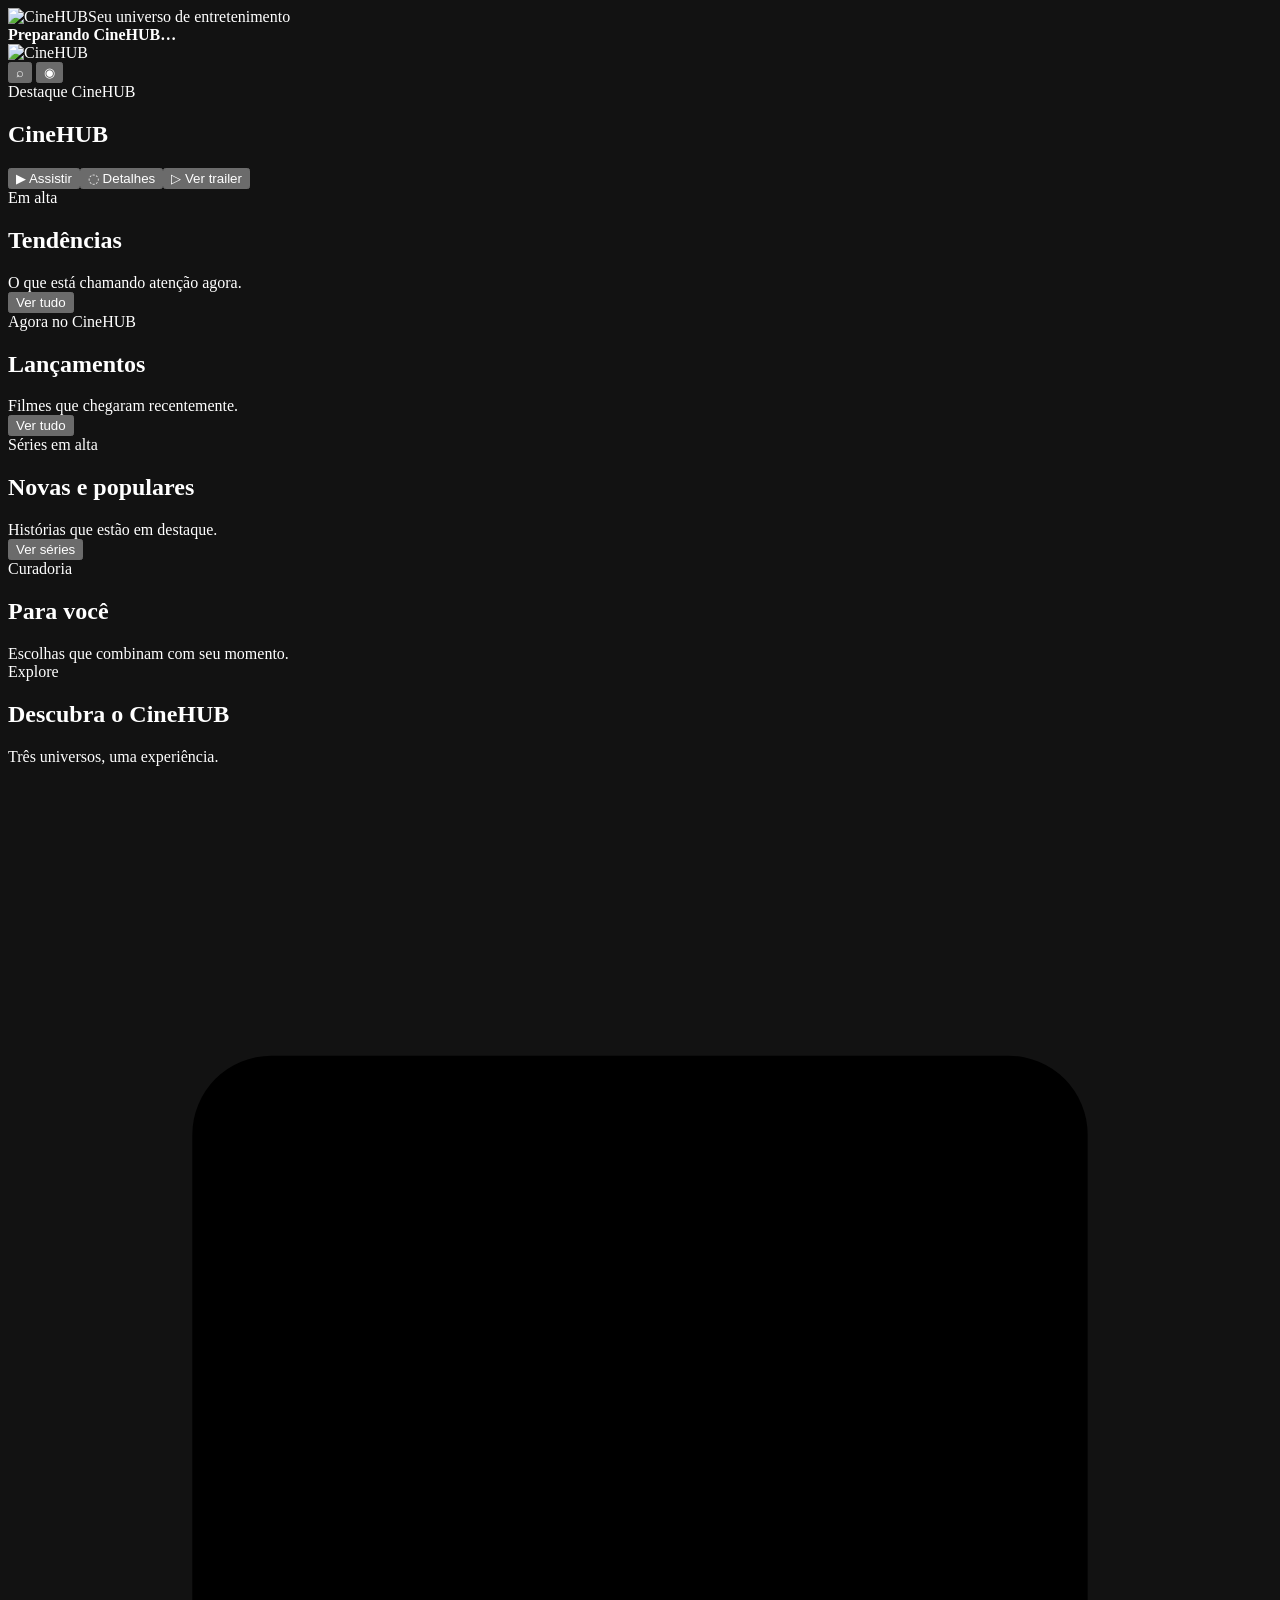
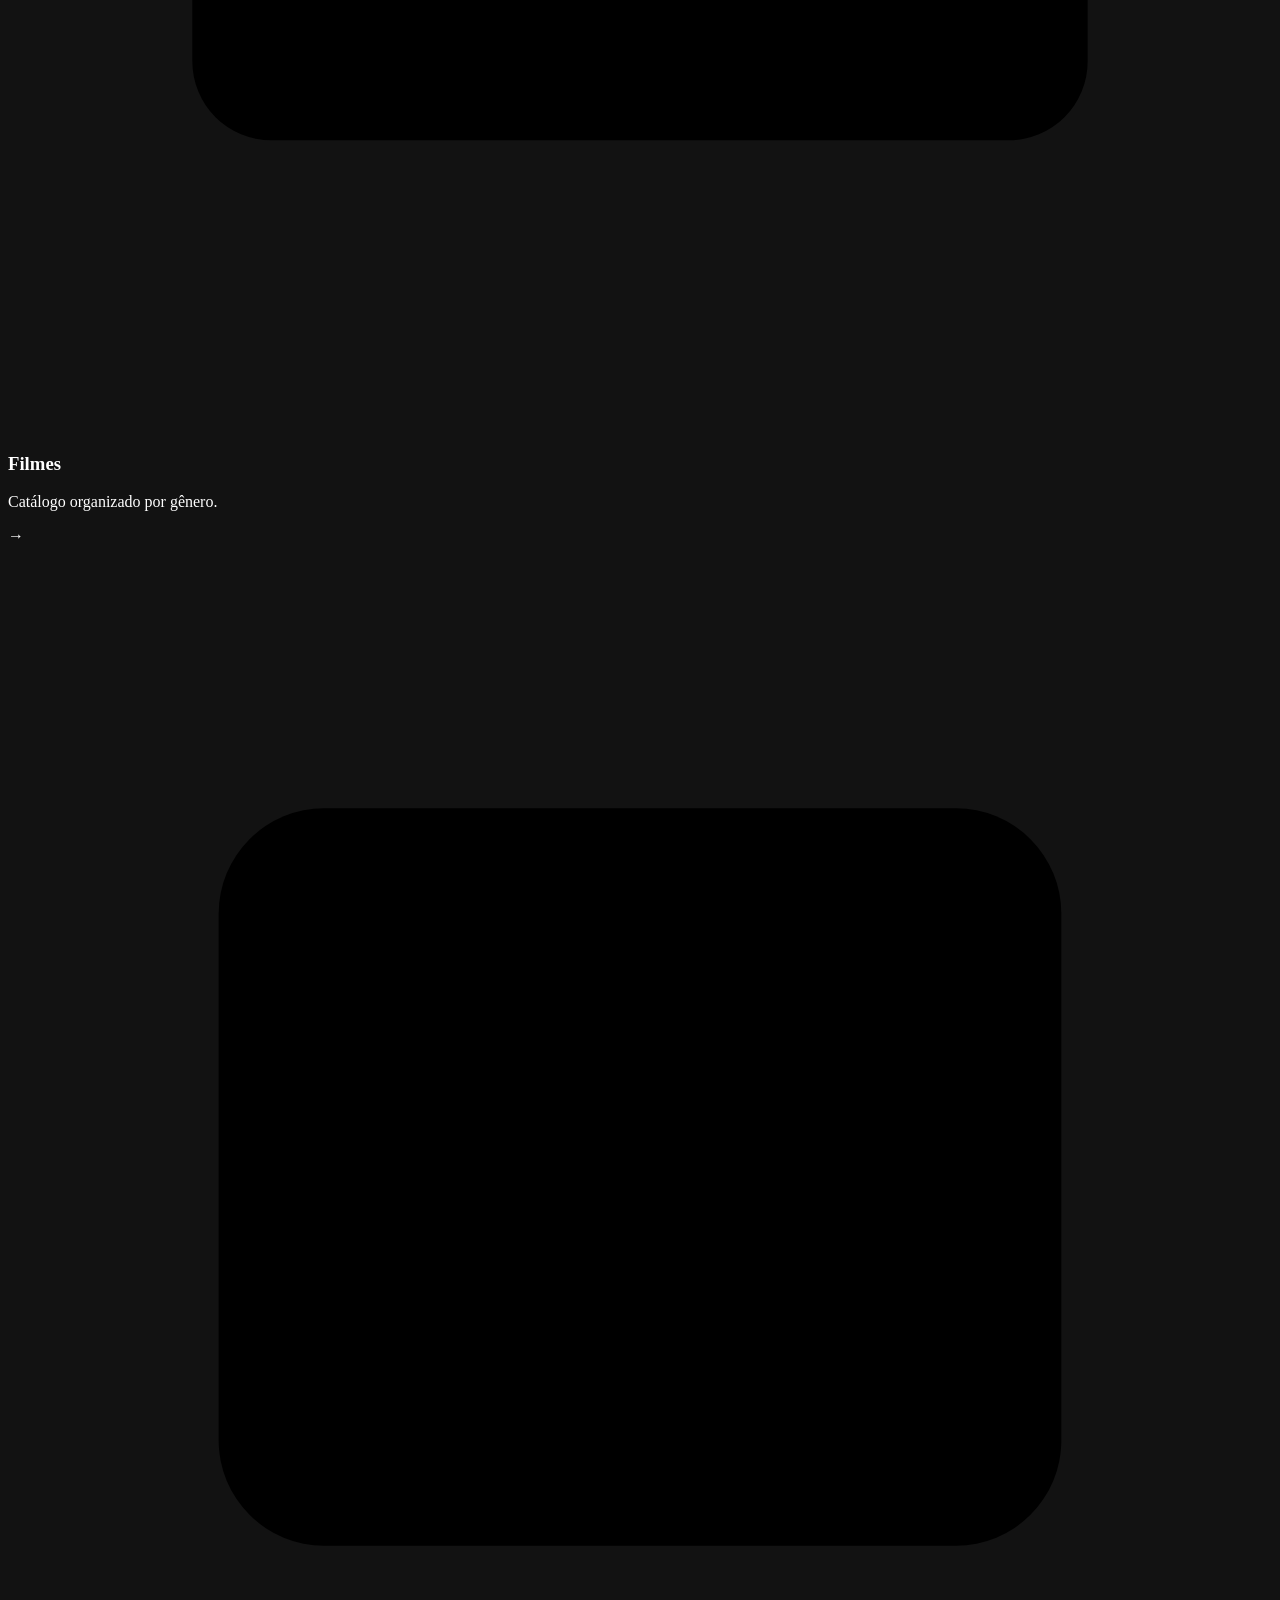
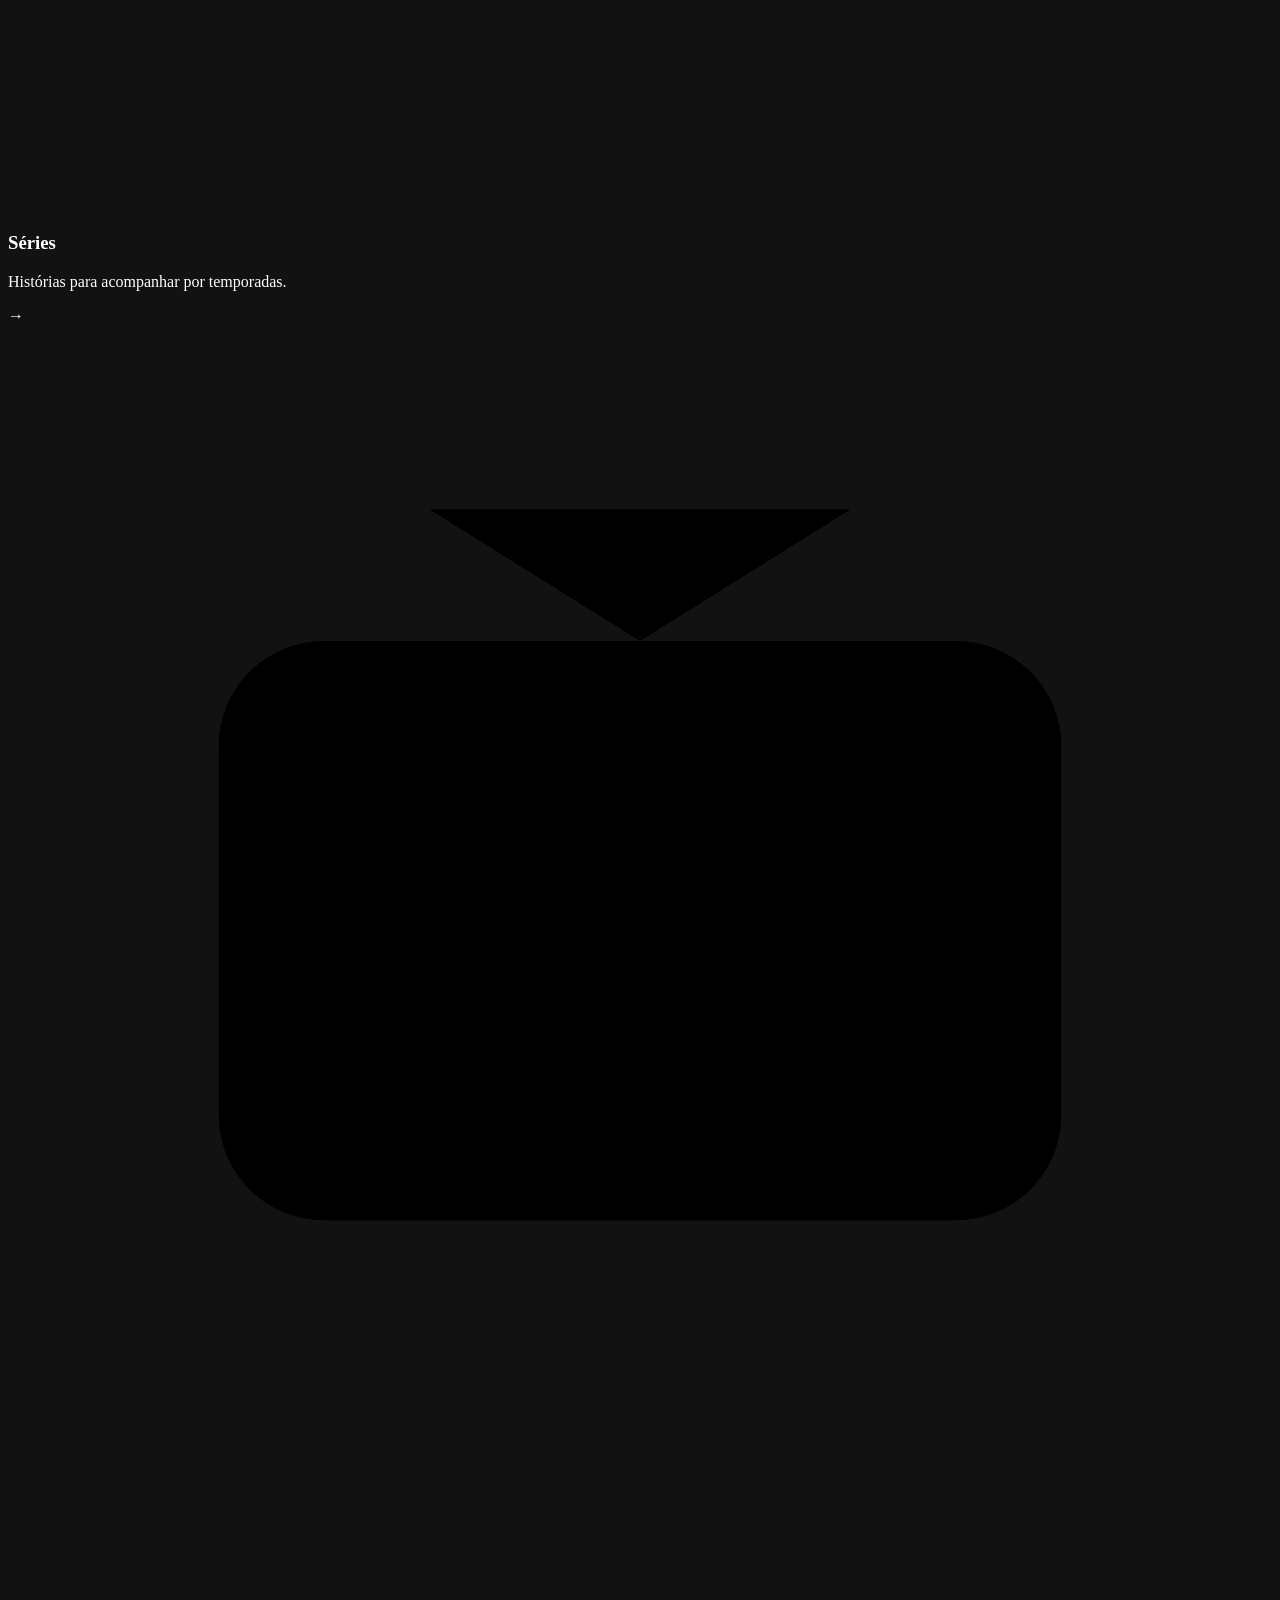
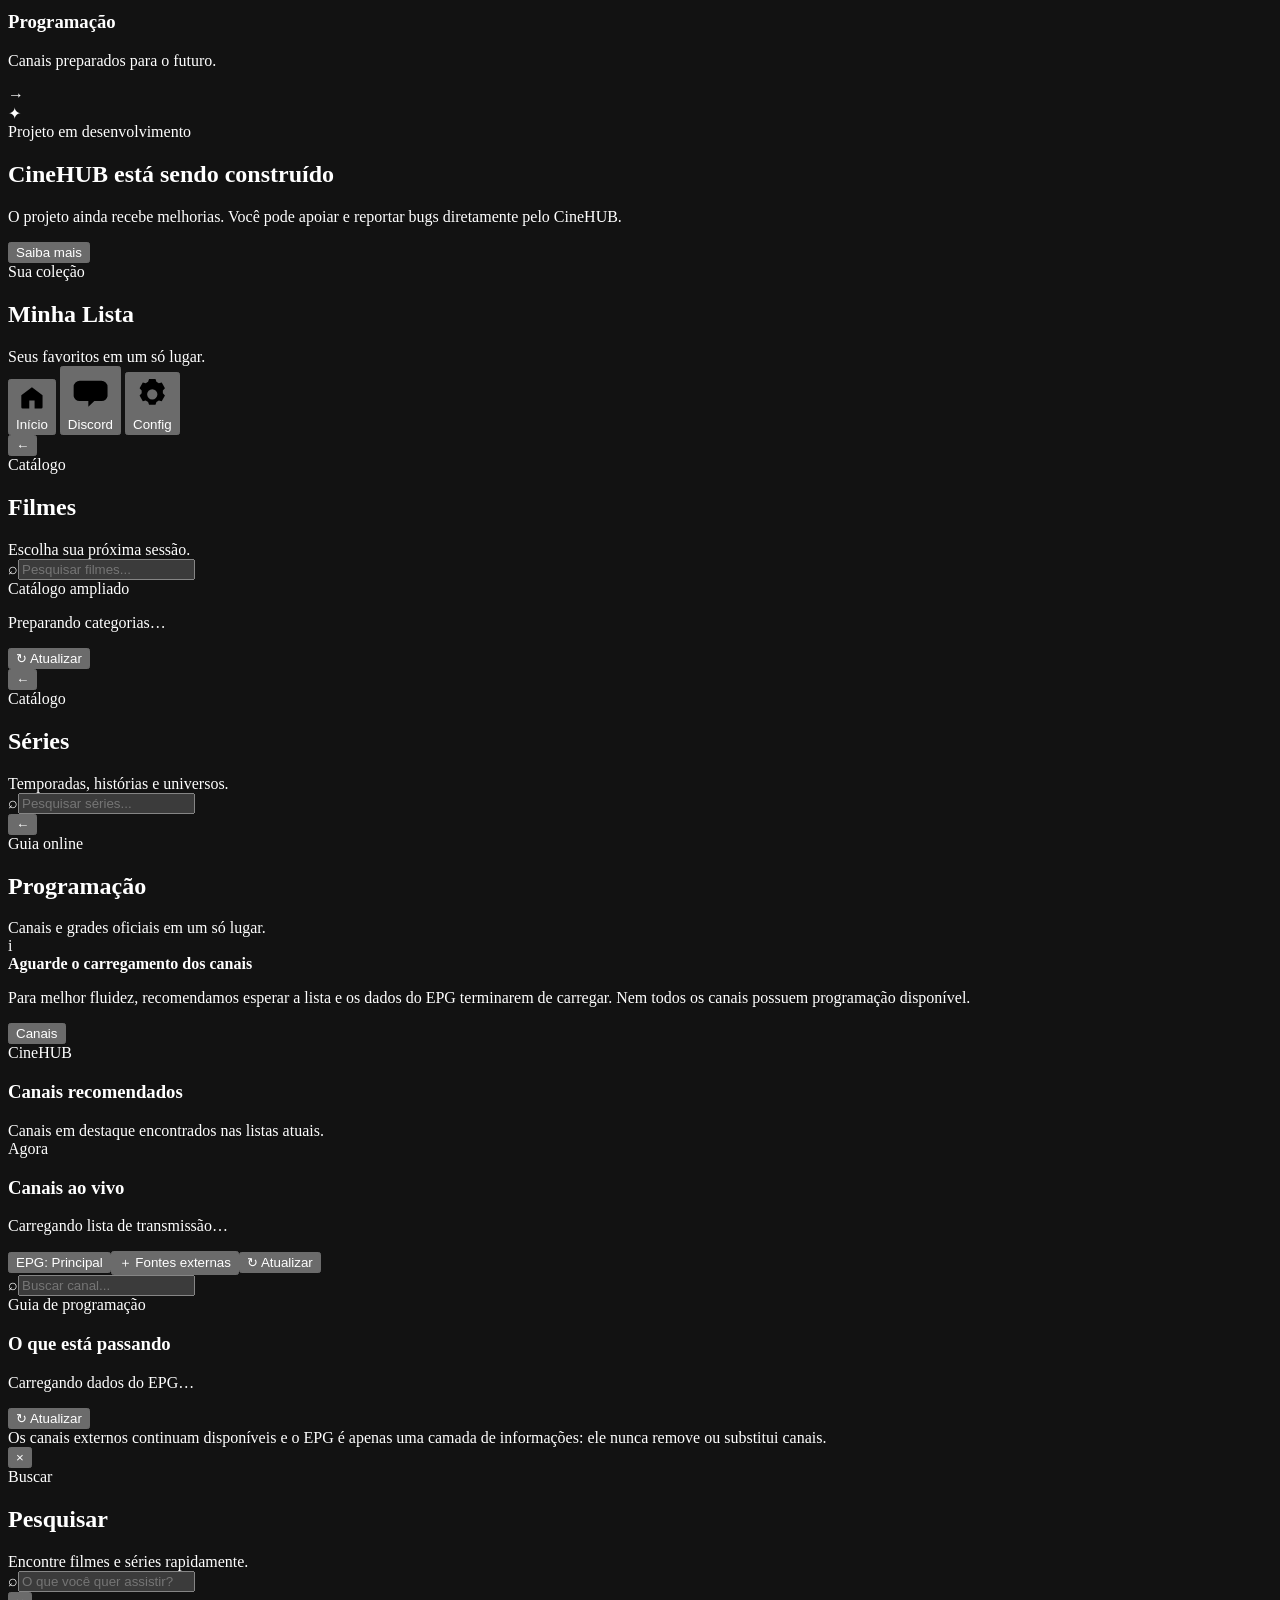
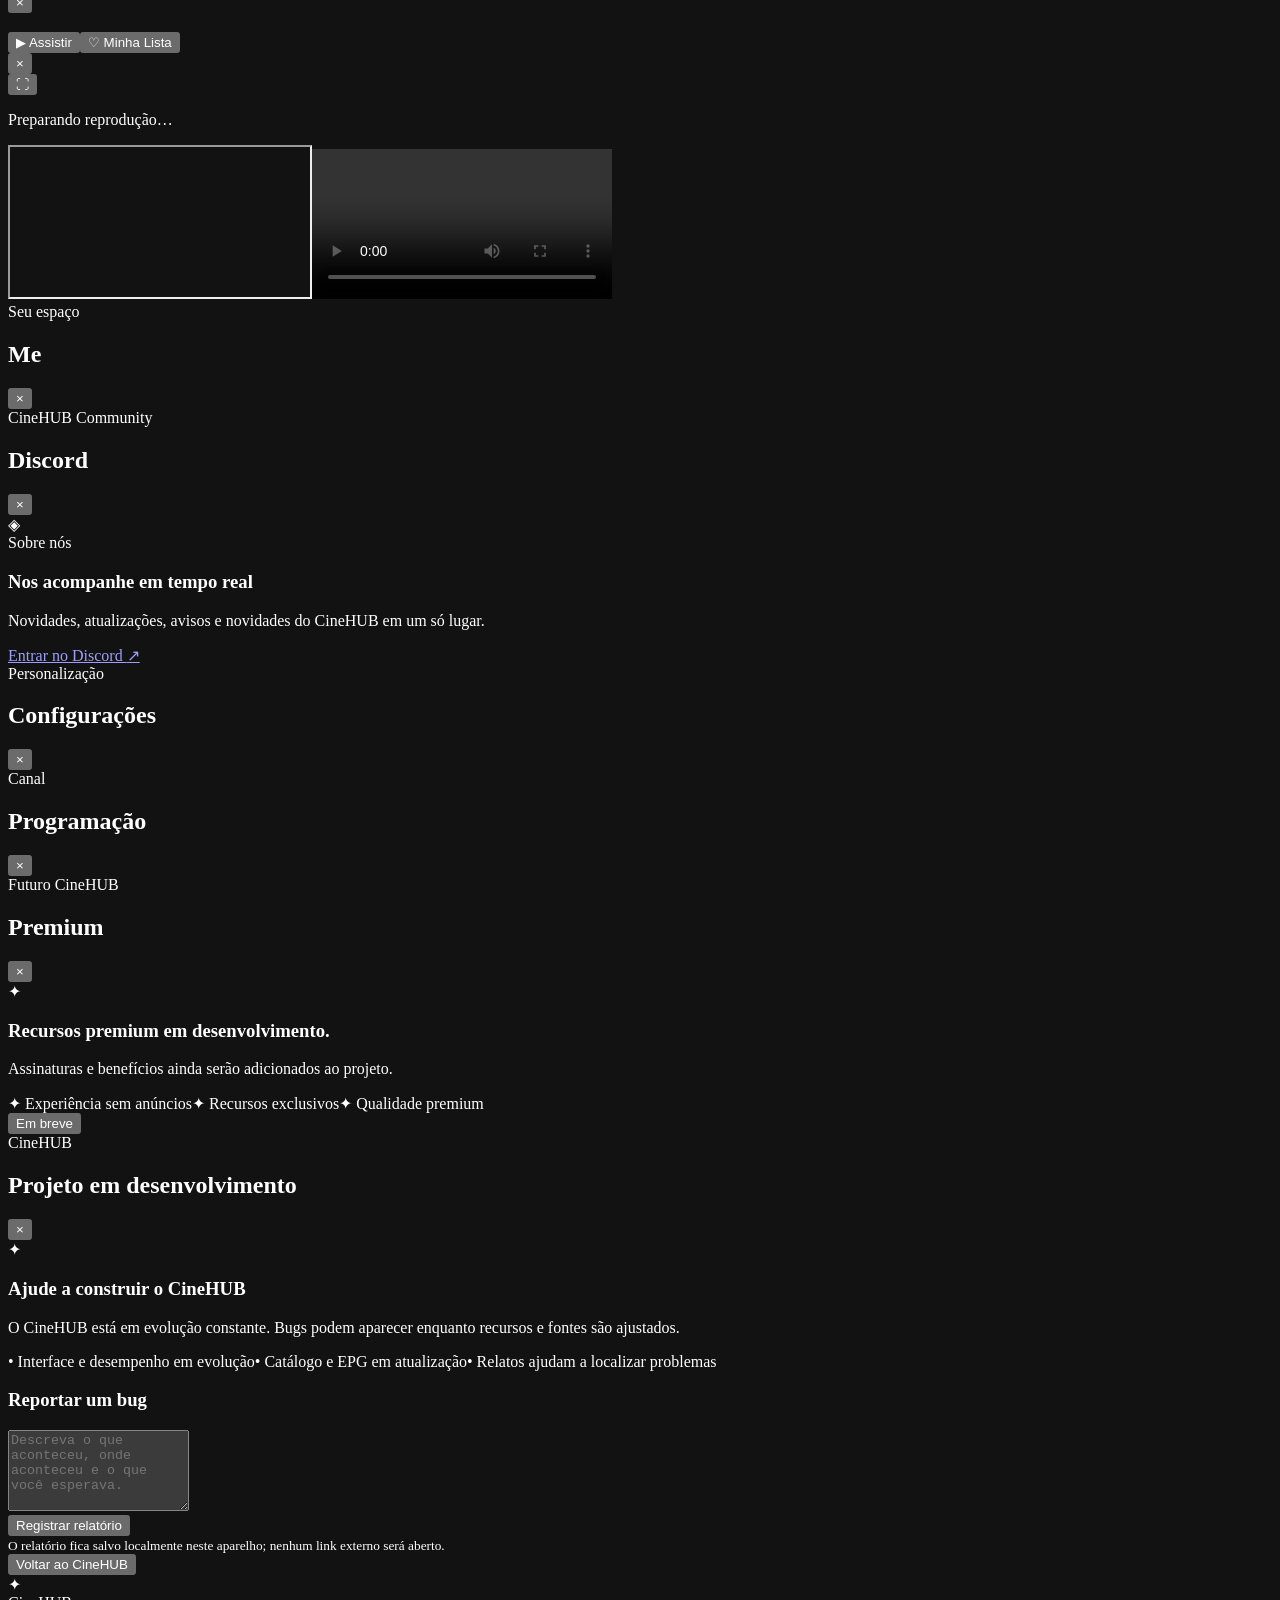
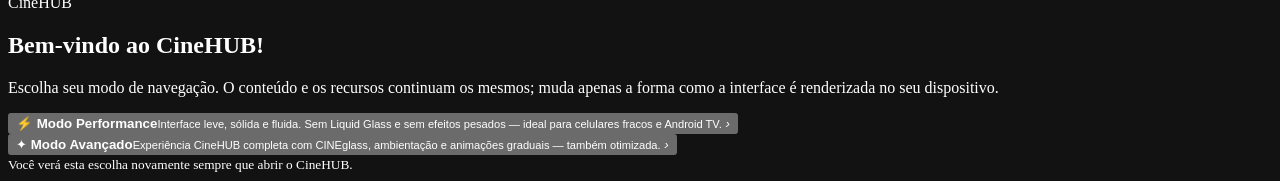
==== index.html @ 12658563 "Migra CineHUB Web: index.html" ====
<!doctype html>
<html lang="pt-BR">
<head>
<meta charset="utf-8">
<meta name="viewport" content="width=device-width,initial-scale=1,viewport-fit=cover">
<meta name="theme-color" content="#07080b">
<meta name="description" content="CineHUB — seu universo de filmes, séries e programação.">
<meta name="color-scheme" content="dark">
<title>CineHUB</title>
<link rel="manifest" href="manifest.json">
<script>
(function(){
  try{
    var mode=localStorage.getItem('cinehub_mode');
    if(mode==='performance'||mode==='advanced') document.documentElement.classList.add('cinehub-'+mode);
  }catch(_){}
})();
</script>

<link rel="icon" href="assets/logos/favicon-32.png">
<link rel="stylesheet" href="src/css/main.css">
</head>
<body>
<div class="ambient" aria-hidden="true"><i></i><i></i><i></i></div>
<div class="splash" id="splash" aria-hidden="true"><div class="splash-orb"></div><img src="assets/logos/logo-horizontal.png" alt="CineHUB"><span>Seu universo de entretenimento</span><div class="splash-loader"><i></i></div></div>
<div class="cinehub-transition-loader" id="transitionLoader" aria-hidden="true"><div class="cinehub-loader-orb"><span></span></div><img src="assets/logos/simbolo.png" alt="" aria-hidden="true"><strong id="transitionLoaderText">Preparando CineHUB…</strong></div>

<header class="topbar glass" id="topbar">
  <div class="brand"><img src="assets/logos/logo-horizontal.png" alt="CineHUB"></div>
  <div class="top-actions">
    <button class="icon-btn press" data-action="search" aria-label="Pesquisar"><span>⌕</span></button>
    <button class="icon-btn press" data-action="profile" aria-label="Minha conta"><span>◉</span></button>
  </div>
</header>

<main id="homeMain">
<section class="hero" id="homeHero">
  <div class="hero-bg hero-bg-a" id="heroBgA"></div><div class="hero-bg hero-bg-b" id="heroBgB"></div>
  <div class="hero-glow"></div>
  <div class="hero-content">
    <span class="eyebrow" data-i18n="heroEyebrow">Destaque CineHUB</span>
    <h1 id="heroTitle">CineHUB</h1>
    <div class="meta" id="heroMeta"></div>
    <p id="heroSynopsis"></p>
    <div class="hero-actions"><button class="primary press" id="heroPlay" data-i18n="watch">▶ Assistir</button><button class="secondary press" id="heroInfo" data-i18n="details">◌ Detalhes</button><button class="secondary press" id="heroTrailer" data-i18n="trailer">▷ Ver trailer</button></div>
  </div>
  <div class="hero-dots" id="heroDots" aria-hidden="true"></div>
</section>

<section class="section" id="continueSection" hidden><div class="section-head"><div><span class="eyebrow">Retomar</span><h2>Continuar assistindo</h2><span class="muted">Volte exatamente de onde parou.</span></div></div><div id="continueRow"></div></section>

<section class="section" id="trendingSection"><div class="section-head"><div><span class="eyebrow">Em alta</span><h2>Tendências</h2><span class="muted">O que está chamando atenção agora.</span></div><button class="text-btn press" data-screen="movies">Ver tudo</button></div><div class="row" id="trendingRow"></div></section><section class="section"><div class="section-head"><div><span class="eyebrow" data-i18n="now">Agora no CineHUB</span><h2 data-i18n="releases">Lançamentos</h2><span class="muted">Filmes que chegaram recentemente.</span></div><button class="text-btn press" data-screen="movies">Ver tudo</button></div><div class="row" id="releaseRow"></div></section><section class="section"><div class="section-head"><div><span class="eyebrow">Séries em alta</span><h2>Novas e populares</h2><span class="muted">Histórias que estão em destaque.</span></div><button class="text-btn press" data-screen="series">Ver séries</button></div><div class="row" id="seriesTrendRow"></div></section>

<section class="section"><div class="section-head"><div><span class="eyebrow" data-i18n="curation">Curadoria</span><h2 data-i18n="forYou">Para você</h2><span class="muted" data-i18n="forYouSub">Escolhas que combinam com seu momento.</span></div></div><div class="row" id="recommendRow"></div></section>

<section class="section"><div class="section-head"><div><span class="eyebrow" data-i18n="explore">Explore</span><h2 data-i18n="discover">Descubra o CineHUB</h2><span class="muted" data-i18n="discoverSub">Três universos, uma experiência.</span></div></div>
  <div class="explore-grid">
    <article class="explore-card glass press" data-screen="movies"><div class="explore-art red"><span class="ui-icon"><svg viewBox="0 0 24 24" aria-hidden="true"><path d="M5 5.5h14A1.5 1.5 0 0 1 20.5 7v10A1.5 1.5 0 0 1 19 18.5H5A1.5 1.5 0 0 1 3.5 17V7A1.5 1.5 0 0 1 5 5.5Zm2.2 3.1 9.6 3.4-9.6 3.4V8.6Z"/></svg></span></div><div><h3 data-i18n="films">Filmes</h3><p data-i18n="filmsSub">Catálogo organizado por gênero.</p></div><b>→</b></article>
    <article class="explore-card glass press" data-screen="series"><div class="explore-art blue"><span class="ui-icon"><svg viewBox="0 0 24 24" aria-hidden="true"><rect x="4" y="5" width="16" height="14" rx="2"/><path d="M8 5V3.5M12 5V3.5M16 5V3.5M7.5 10h9M7.5 14h6"/></svg></span></div><div><h3 data-i18n="series">Séries</h3><p data-i18n="seriesSub">Histórias para acompanhar por temporadas.</p></div><b>→</b></article>
    <article class="explore-card glass press" data-screen="tv"><div class="explore-art violet"><span class="ui-icon"><svg viewBox="0 0 24 24" aria-hidden="true"><rect x="4" y="6" width="16" height="11" rx="2"/><path d="M9 21h6M12 17v4M8 3.5l4 2.5 4-2.5"/></svg></span></div><div><h3 data-i18n="tv">Programação</h3><p data-i18n="tvSub">Canais preparados para o futuro.</p></div><b>→</b></article>
  </div>
</section>

<section class="section premium-section"><div class="premium-card glass press" data-action="project"><div class="premium-shine"></div><div class="premium-icon">✦</div><div><span class="eyebrow">Projeto em desenvolvimento</span><h2>CineHUB está sendo construído</h2><p>O projeto ainda recebe melhorias. Você pode apoiar e reportar bugs diretamente pelo CineHUB.</p></div><button class="secondary press">Saiba mais</button></div></section>

<section class="section" id="myListSection"><div class="section-head"><div><span class="eyebrow" data-i18n="yourCollection">Sua coleção</span><h2 data-i18n="list">Minha Lista</h2><span class="muted" data-i18n="listSub">Seus favoritos em um só lugar.</span></div></div><div class="row" id="favoritesRow"></div></section>
</main>

<nav class="dock glass" aria-label="Navegação inferior">
  <div class="dock-pill"></div>
  <button class="dock-btn active press" data-dock="home"><strong class="dock-icon"><svg viewBox="0 0 24 24"><path d="m4 10 8-6 8 6v9a1 1 0 0 1-1 1h-5v-6H10v6H5a1 1 0 0 1-1-1v-9Z"/></svg></strong><span>Início</span></button>
  <button class="dock-btn press" data-dock="community"><strong class="dock-icon"><svg viewBox="0 0 24 24" aria-hidden="true"><path d="M6.3 6.2h11.4A3.3 3.3 0 0 1 21 9.5v5A3.3 3.3 0 0 1 17.7 17H14l-3.2 3v-3H6.3A3.3 3.3 0 0 1 3 14.5v-5a3.3 3.3 0 0 1 3.3-3.3Z"/><path d="M8 11.2h8M8 14h5"/></svg></strong><span>Discord</span></button>
  <button class="dock-btn press" data-dock="config"><strong class="dock-icon"><svg viewBox="0 0 24 24"><path d="M9.4 4.2 10 2.5h4l.6 1.7 1.5.9 1.8-.4 2 3.5-1.3 1.4v1.8l1.3 1.4-2 3.5-1.8-.4-1.5.9-.6 1.7h-4l-.6-1.7-1.5-.9-1.8.4-2-3.5 1.3-1.4V9.6L4.1 8.2l2-3.5 1.8.4 1.5-.9ZM12 15.2a3.2 3.2 0 1 0 0-6.4 3.2 3.2 0 0 0 0 6.4Z"/></svg></strong><span>Config</span></button>
</nav>

<section class="screen" id="moviesScreen"><div class="screen-inner"><div class="screen-head"><button class="icon-btn back press" data-close="moviesScreen">←</button><div><span class="eyebrow" data-i18n="catalog">Catálogo</span><h1 data-i18n="films">Filmes</h1><span class="muted" data-i18n="filmsScreenSub">Escolha sua próxima sessão.</span></div></div><div class="search-wrap"><span>⌕</span><input class="search" id="movieSearch" data-i18n-placeholder="searchFilms" placeholder="Pesquisar filmes..." autocomplete="off"></div><div class="catalog-toolbar"><div><span class="eyebrow">Catálogo ampliado</span><p id="movieCatalogMeta">Preparando categorias…</p></div><button class="secondary press" id="movieReload">↻ Atualizar</button></div><div class="chips" id="movieChips"></div><div class="grid" id="movieGrid"></div><button class="secondary press catalog-more" id="movieMore" hidden>Mostrar mais</button></div></section>

<section class="screen" id="seriesScreen"><div class="screen-inner"><div class="screen-head"><button class="icon-btn back press" data-close="seriesScreen">←</button><div><span class="eyebrow" data-i18n="catalog">Catálogo</span><h1 data-i18n="series">Séries</h1><span class="muted" data-i18n="seriesScreenSub">Temporadas, histórias e universos.</span></div></div><div class="search-wrap"><span>⌕</span><input class="search" id="seriesSearch" data-i18n-placeholder="searchSeries" placeholder="Pesquisar séries..." autocomplete="off"></div><div class="chips" id="seriesChips"></div><div class="grid" id="seriesGrid"></div></div></section>

<section class="screen" id="tvScreen"><div class="screen-inner"><div class="screen-head"><button class="icon-btn back press" data-close="tvScreen">←</button><div><span class="eyebrow">Guia online</span><h1 data-i18n="tv">Programação</h1><span class="muted" data-i18n="tvScreenSub">Canais e grades oficiais em um só lugar.</span></div></div>
<div class="tv-info-notice glass"><span class="notice-icon">i</span><div><strong>Aguarde o carregamento dos canais</strong><p>Para melhor fluidez, recomendamos esperar a lista e os dados do EPG terminarem de carregar. Nem todos os canais possuem programação disponível.</p></div></div>
<div class="tv-tabs" id="tvTabs"><button class="tv-tab active press" id="tvChannelsTab" data-tv-tab="channels">Canais</button><button class="tv-tab press epg-tab" id="tvGuideTab" data-tv-tab="guide" hidden>Guia EPG <span id="tvGuideCount"></span></button></div>
<section class="popular-channels glass" id="popularChannelsSection"><div class="section-head"><div><span class="eyebrow">CineHUB</span><h3>Canais recomendados</h3><span class="muted">Canais em destaque encontrados nas listas atuais.</span></div></div><div id="popularChannels" class="channel-grid compact-popular"></div></section><div id="tvChannelsPanel" class="tv-panel active"><div class="tv-live-bar glass"><div><span class="eyebrow" data-i18n="now">Agora</span><h3 id="tvNowTitle">Canais ao vivo</h3><p id="tvNowMeta">Carregando lista de transmissão…</p></div><div class="tv-source-actions"><button class="secondary press" id="tvEpgSource">EPG: Principal</button><button class="secondary press" id="tvExternalSources">＋ Fontes externas</button><button class="secondary press" id="tvRefresh" data-i18n="refresh">↻ Atualizar</button></div></div><div class="search-wrap"><span>⌕</span><input class="search" id="channelSearch" placeholder="Buscar canal..." autocomplete="off"></div><div class="chips" id="channelChips"></div><div class="channel-grid" id="channelGrid"></div><button class="secondary press catalog-more" id="channelMore" hidden>Mostrar mais canais</button></div>
<div id="tvGuidePanel" class="tv-panel"><div class="guide-toolbar glass"><div><span class="eyebrow">Guia de programação</span><h3>O que está passando</h3><p id="tvGuideMeta">Carregando dados do EPG…</p></div><button class="secondary press" id="tvGuideRefresh">↻ Atualizar</button></div><div class="guide-grid" id="tvGuideGrid"></div></div>
<div class="tv-note">Os canais externos continuam disponíveis e o EPG é apenas uma camada de informações: ele nunca remove ou substitui canais.</div></div></section>

<section class="screen" id="searchScreen"><div class="screen-inner"><div class="screen-head"><button class="icon-btn back press" data-close="searchScreen">×</button><div><span class="eyebrow" data-i18n="search">Buscar</span><h1 data-i18n="searchTitle">Pesquisar</h1><span class="muted" data-i18n="searchSub">Encontre filmes e séries rapidamente.</span></div></div><div class="search-wrap big"><span>⌕</span><input class="search" id="globalSearch" data-i18n-placeholder="searchAll" placeholder="O que você quer assistir?" autocomplete="off"></div><div class="search-results" id="globalResults"></div></div></section>

<section class="detail" id="detail"><button class="icon-btn close press" data-close="detail">×</button><div class="detail-hero" id="detailHero"><div class="detail-content"><span class="eyebrow" id="detailType"></span><h1 id="detailTitle"></h1><div class="meta" id="detailMeta"></div><p id="detailSynopsis"></p><div class="detail-extra" id="detailExtra"></div><div class="hero-actions"><button class="primary press" id="detailPlay">▶ Assistir</button><button class="secondary press" id="detailFav">♡ Minha Lista</button></div></div></div></section>
<section class="player" id="player"><button class="icon-btn close press" data-close="player">×</button><div class="player-frame" id="playerFrame"><button class="player-fullscreen press" id="playerFullscreen" aria-label="Expandir player" title="Expandir">⛶</button><div class="player-loading" id="playerLoading"><span></span><p>Preparando reprodução…</p></div><iframe id="megaPlayer" title="CineHUB Player" allow="autoplay; fullscreen; picture-in-picture; encrypted-media" allowfullscreen referrerpolicy="no-referrer" loading="eager"></iframe><video id="video" controls playsinline preload="metadata"></video><div class="player-fallback" id="playerFallback" hidden><div class="player-fallback-icon">!</div><h3>Não foi possível carregar o player</h3><p id="playerFallbackText">A fonte externa não respondeu dentro do CineHUB.</p><div class="player-fallback-actions"><button class="primary press" id="playerRetry">Tentar novamente</button></div></div></div><div class="player-meta" id="playerMeta"></div></section>

<section class="sheet" id="meSheet"><div class="sheet-backdrop" data-close="meSheet"></div><div class="sheet-panel glass"><div class="sheet-handle"></div><div class="sheet-head"><div><span class="eyebrow">Seu espaço</span><h2>Me</h2></div><button class="icon-btn press" data-close="meSheet">×</button></div><div id="meContent"></div></div></section>
<section class="sheet" id="discordSheet"><div class="sheet-backdrop" data-close="discordSheet"></div><div class="sheet-panel glass community-sheet"><div class="sheet-handle"></div><div class="sheet-head"><div><span class="eyebrow">CineHUB Community</span><h2>Discord</h2></div><button class="icon-btn press" data-close="discordSheet">×</button></div><div class="discord-card"><div class="discord-mark">◈</div><div class="discord-copy"><span class="eyebrow">Sobre nós</span><h3>Nos acompanhe em tempo real</h3><p>Novidades, atualizações, avisos e novidades do CineHUB em um só lugar.</p></div><a class="primary press discord-link" href="https://discord.gg/FVFayvger" target="_blank" rel="noopener noreferrer">Entrar no Discord <span>↗</span></a></div></div></section>

<section class="sheet" id="configSheet"><div class="sheet-backdrop" data-close="configSheet"></div><div class="sheet-panel glass"><div class="sheet-handle"></div><div class="sheet-head"><div><span class="eyebrow">Personalização</span><h2>Configurações</h2></div><button class="icon-btn press" data-close="configSheet">×</button></div><div class="settings-list" id="settingsContent"></div></div></section>
<section class="sheet" id="tvDetailSheet"><div class="sheet-backdrop" data-close="tvDetailSheet"></div><div class="sheet-panel glass"><div class="sheet-handle"></div><div class="sheet-head"><div><span class="eyebrow">Canal</span><h2 id="tvDetailTitle">Programação</h2></div><button class="icon-btn press" data-close="tvDetailSheet">×</button></div><div id="tvDetailContent"></div></div></section>
<section class="sheet" id="premiumSheet"><div class="sheet-backdrop" data-close="premiumSheet"></div><div class="sheet-panel glass premium-sheet"><div class="sheet-handle"></div><div class="sheet-head"><div><span class="eyebrow">Futuro CineHUB</span><h2>Premium</h2></div><button class="icon-btn press" data-close="premiumSheet">×</button></div><div class="premium-hero"><div class="premium-icon large">✦</div><h3>Recursos premium em desenvolvimento.</h3><p>Assinaturas e benefícios ainda serão adicionados ao projeto.</p><div class="premium-features"><span>✦ Experiência sem anúncios</span><span>✦ Recursos exclusivos</span><span>✦ Qualidade premium</span></div><button class="primary press" data-close="premiumSheet">Em breve</button></div></div></section>
<section class="sheet" id="projectSheet"><div class="sheet-backdrop" data-close="projectSheet"></div><div class="sheet-panel glass project-sheet"><div class="sheet-handle"></div><div class="sheet-head"><div><span class="eyebrow">CineHUB</span><h2>Projeto em desenvolvimento</h2></div><button class="icon-btn press" data-close="projectSheet">×</button></div><div class="project-content"><div class="project-mark">✦</div><h3>Ajude a construir o CineHUB</h3><p>O CineHUB está em evolução constante. Bugs podem aparecer enquanto recursos e fontes são ajustados.</p><div class="project-points"><span>• Interface e desempenho em evolução</span><span>• Catálogo e EPG em atualização</span><span>• Relatos ajudam a localizar problemas</span></div><div class="setting-group"><h3>Reportar um bug</h3><textarea id="bugReportText" class="field" rows="5" placeholder="Descreva o que aconteceu, onde aconteceu e o que você esperava."></textarea><div class="form-actions"><button class="primary press full" id="saveBugReport">Registrar relatório</button></div><small class="login-note">O relatório fica salvo localmente neste aparelho; nenhum link externo será aberto.</small></div><button class="secondary press full" data-close="projectSheet">Voltar ao CineHUB</button></div></div></section>
<section class="system-modal" id="welcomeModal" aria-hidden="true">
<div class="system-backdrop"></div>
<div class="system-card glass mode-picker">
  <div class="system-mark">✦</div>
  <span class="eyebrow">CineHUB</span>
  <h2>Bem-vindo ao CineHUB!</h2>
  <p>Escolha seu modo de navegação. O conteúdo e os recursos continuam os mesmos; muda apenas a forma como a interface é renderizada no seu dispositivo.</p>
  <div class="mode-options">
    <button class="mode-option" id="choosePerformance" type="button">
      <span class="mode-icon">⚡</span>
      <span><b>Modo Performance</b><small>Interface leve, sólida e fluida. Sem Liquid Glass e sem efeitos pesados — ideal para celulares fracos e Android TV.</small></span>
      <i>›</i>
    </button>
    <button class="mode-option mode-option-featured" id="chooseAdvanced" type="button">
      <span class="mode-icon">✦</span>
      <span><b>Modo Avançado</b><small>Experiência CineHUB completa com CINEglass, ambientação e animações graduais — também otimizada.</small></span>
      <i>›</i>
    </button>
  </div>
  <small class="mode-note">Você verá esta escolha novamente sempre que abrir o CineHUB.</small>
</div></section>

<div class="toast" id="toast"></div>
<script src="dados/canais-m3u8.js"></script><script src="dados/conteudo/manifest.js"></script><script src="src/js/webdata.js"></script><script src="src/js/data-engine.js"></script><script src="src/js/integracoes.js"></script><script src="src/js/epg.js"></script><script src="src/js/performance.js" defer></script><script src="src/js/providers/megaembed.js"></script><script src="src/js/largecatalog.js"></script><script src="src/js/motion.js" defer></script>
<script src="src/js/cinehub.js"></script>
<script>if('serviceWorker'in navigator){window.addEventListener('load',()=>navigator.serviceWorker.register('service-worker.js').catch(()=>{}));}</script>
<script src="src/js/ambient.js" defer></script>
</body></html>
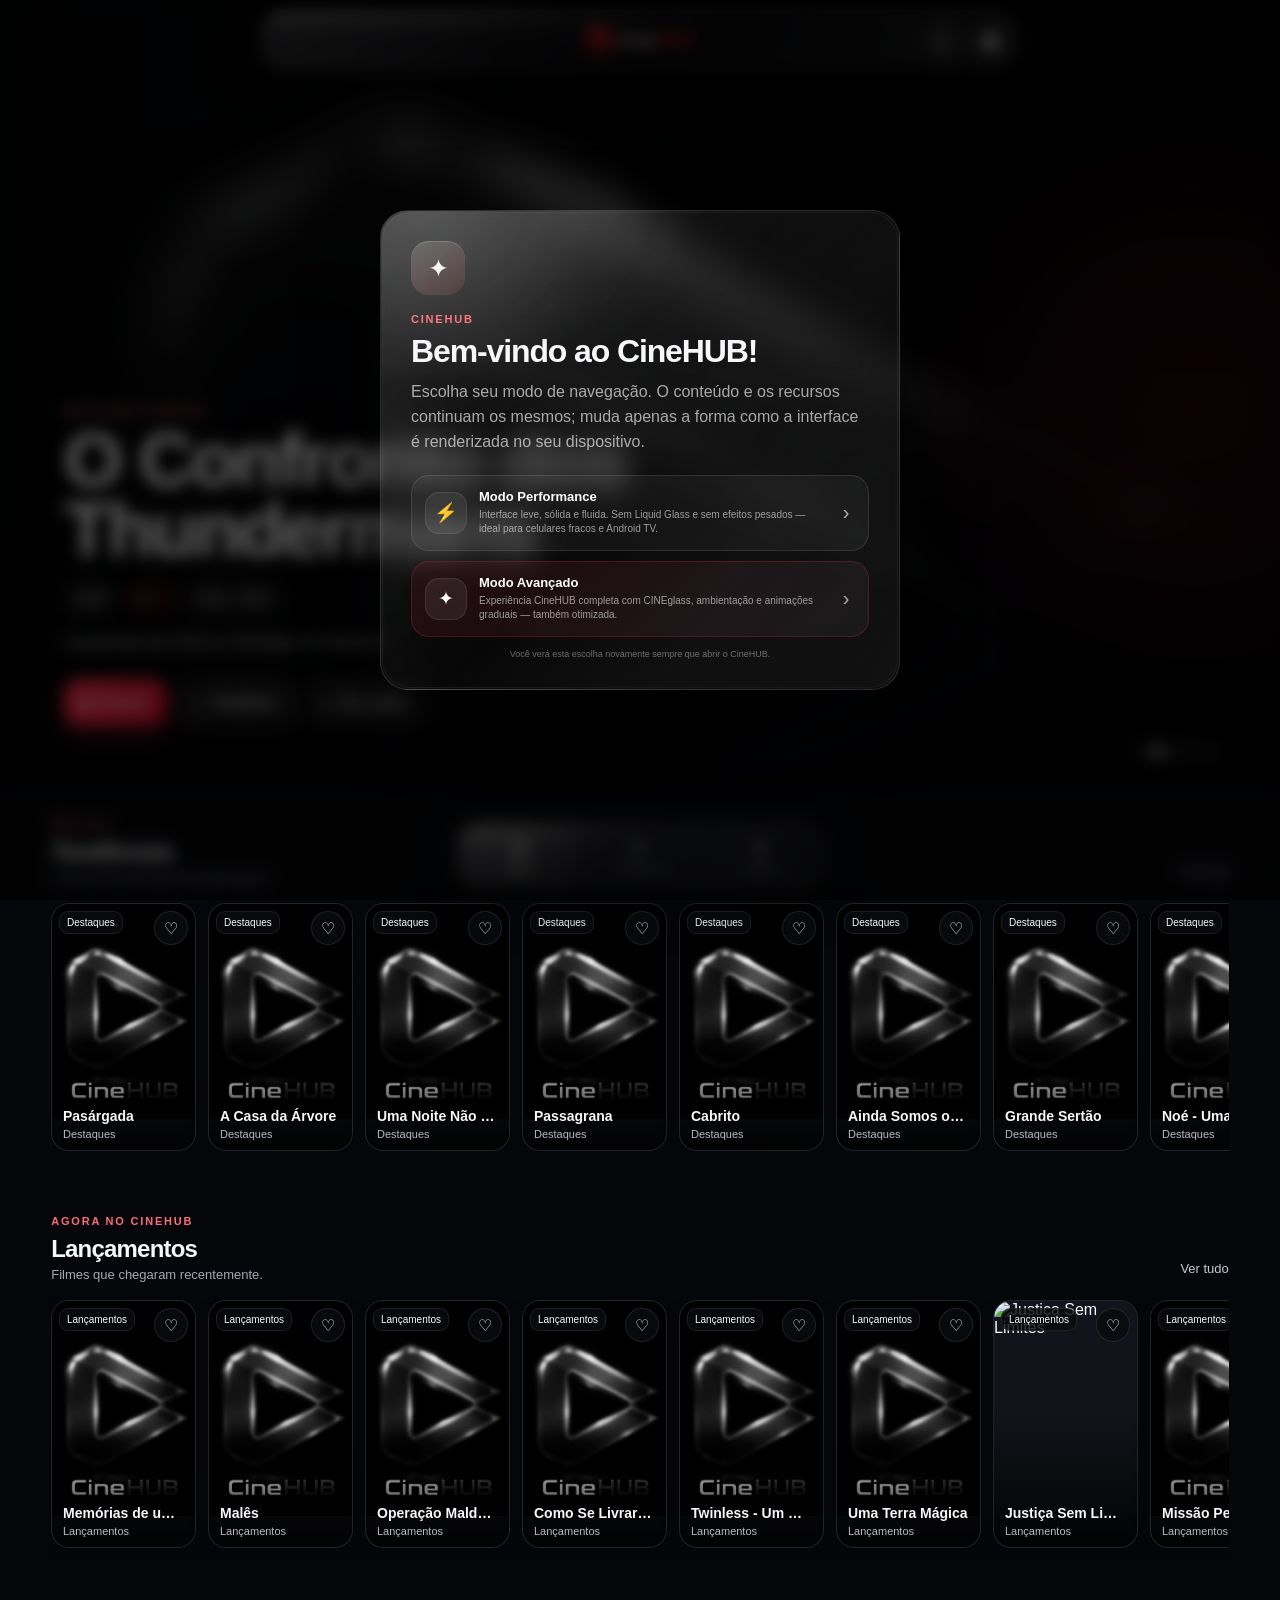
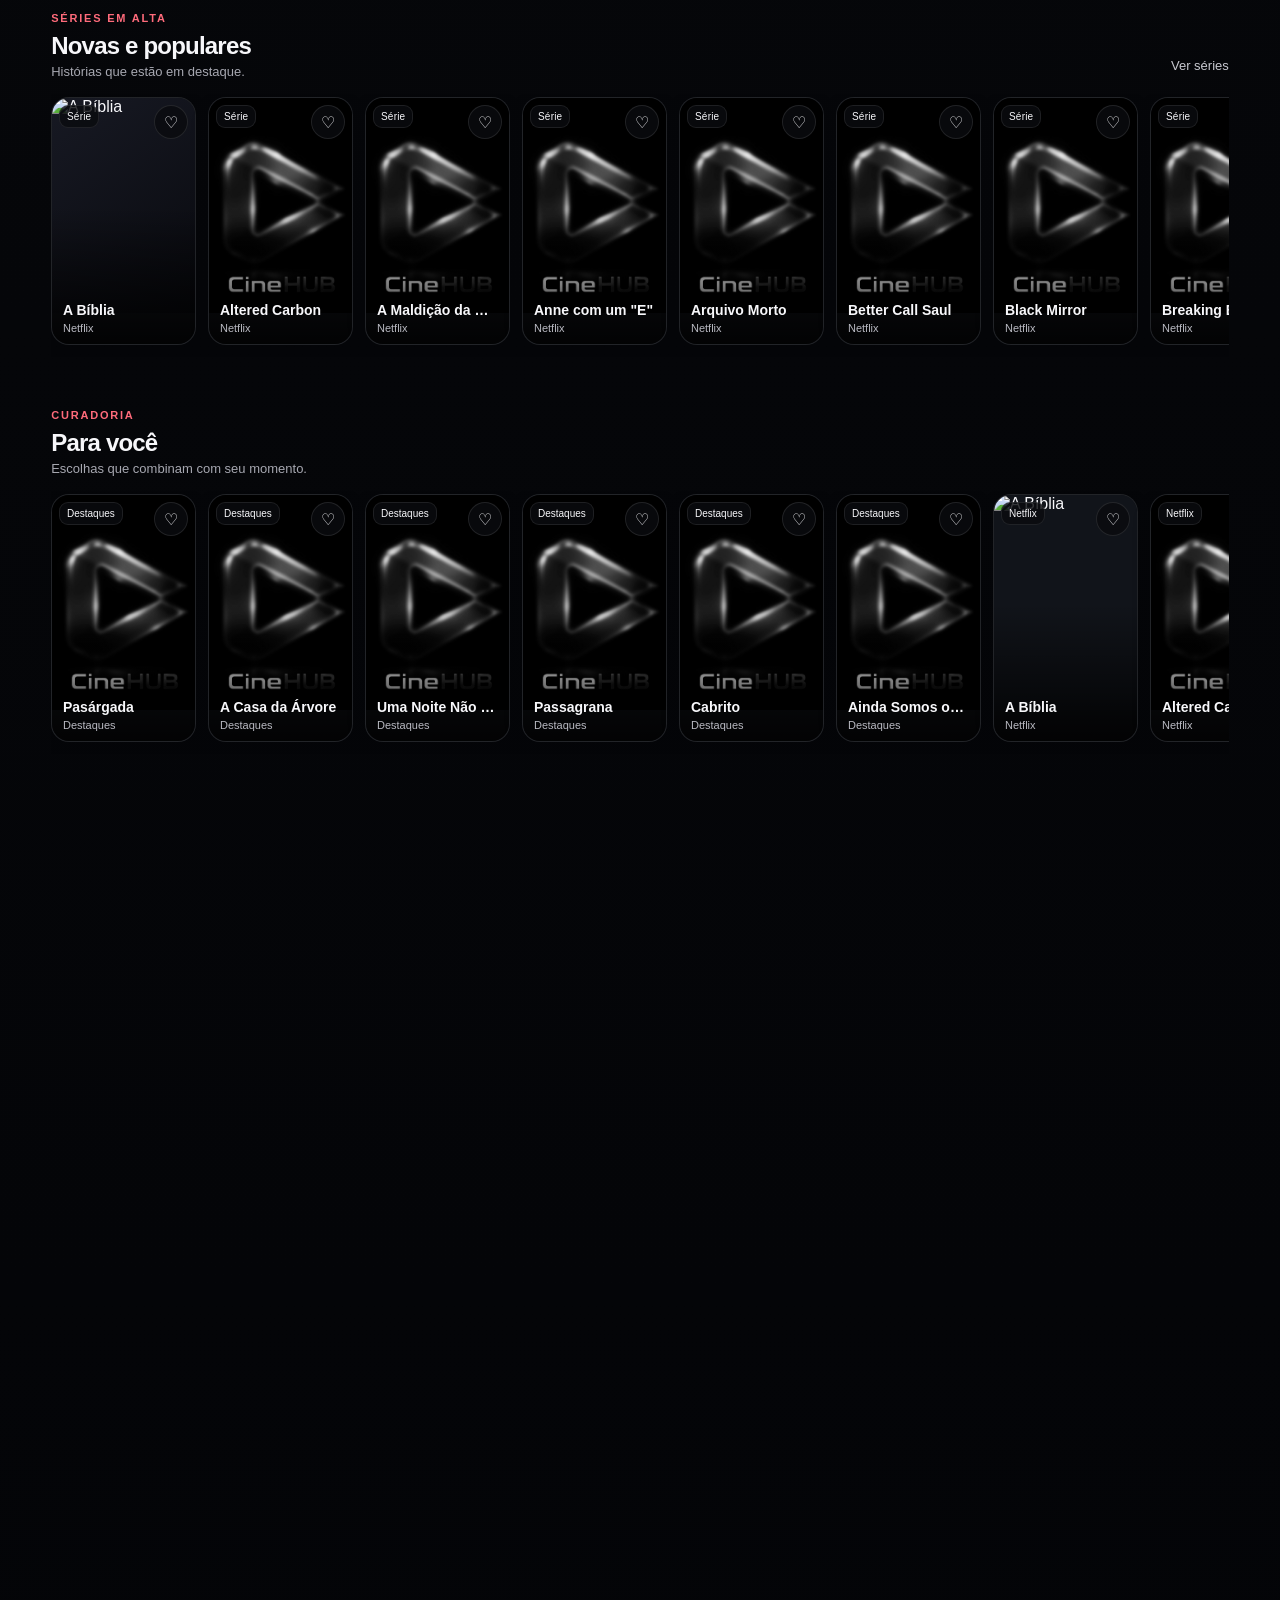
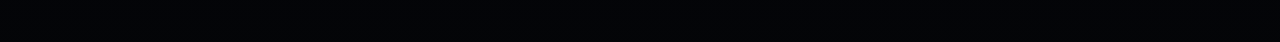
==== commit 68da9a08: "chore(web): verify standalone Pages production source" ====
--- a/index.html
+++ b/index.html
@@ -124,3 +124,5 @@
 <script>if('serviceWorker'in navigator){window.addEventListener('load',()=>navigator.serviceWorker.register('service-worker.js').catch(()=>{}));}</script>
 <script src="src/js/ambient.js" defer></script>
 </body></html>
+
+<!-- CineHUB WEB standalone deployment source -->
--- a/src/css/main.css
+++ b/src/css/main.css
@@ -0,0 +1,442 @@
+@import url('./base/reset.css');
+@import url('./base/variables.css');
+@import url('./liquid.css');
+
+/* WEB CATALOG + TV GUIDE */
+.detail-extra{margin-top:14px;max-width:760px}.detail-loading,.web-source{color:var(--muted);font-size:11px;line-height:1.5}.detail-info-grid{display:grid;grid-template-columns:repeat(2,minmax(0,1fr));gap:9px}.detail-info-grid>div{padding:12px 13px;border:1px solid rgba(255,255,255,.08);border-radius:15px;background:rgba(255,255,255,.045)}.detail-info-grid span{display:block;color:#858792;font-size:10px;text-transform:uppercase;letter-spacing:.9px;margin-bottom:5px}.detail-info-grid b{font-size:12px;line-height:1.45;font-weight:600}.detail-actions{display:flex;gap:8px;flex-wrap:wrap;margin-top:10px}.detail-actions a{display:inline-flex;align-items:center;justify-content:center;text-decoration:none}.field-label{display:block;color:#8f919b;font-size:11px;margin:0 0 5px}.web-credit{font-size:10px;color:#70727d;line-height:1.5;margin-top:8px}.tv-live-bar{display:flex;align-items:center;justify-content:space-between;gap:12px;padding:14px 15px;margin-bottom:14px;border-radius:18px}.tv-source-actions{display:flex;gap:7px;flex-wrap:wrap;justify-content:flex-end}.tv-source-actions .secondary{white-space:nowrap}.tv-live-bar h3{margin:2px 0 2px;font-size:15px}.tv-live-bar p{margin:0;color:var(--muted);font-size:10px}.channel-top{display:flex;align-items:center;justify-content:space-between}.live-dot{font-size:9px;letter-spacing:.7px;color:#b9bac3}.channel-next{display:grid;gap:5px;margin:12px 0;color:#b7b8c0;font-size:10px}.channel-next span{display:block;white-space:nowrap;overflow:hidden;text-overflow:ellipsis}.channel-next b{color:#fff;margin-right:5px}.tv-note{font-size:10px;color:#6f717b;line-height:1.5;padding:10px 2px}.channel-detail-head{display:grid;grid-template-columns:58px 1fr;gap:12px;align-items:center}.channel-detail-logo{width:58px;height:58px;border-radius:18px;display:grid;place-items:center;background:rgba(255,255,255,.05);border:1px solid rgba(255,255,255,.09)}.channel-detail-logo img{width:36px;height:36px;object-fit:contain}.channel-detail-head h3{margin:2px 0 0;font-size:14px;line-height:1.35}.channel-schedule{margin-top:14px}.program-row{display:grid;grid-template-columns:55px 1fr;gap:8px;padding:10px 0;border-bottom:1px solid rgba(255,255,255,.07);font-size:12px}.program-row b{color:#fff}.program-row span{color:#b3b4bc}.setting-group .field{box-sizing:border-box}
+@media(max-width:700px){.detail-info-grid{grid-template-columns:1fr}.tv-live-bar{align-items:flex-start}.tv-live-bar .secondary{padding:9px 11px}.channel-next{font-size:9px}}
+
+.tmdb-credit{display:flex;align-items:center;gap:8px}.tmdb-credit img{width:26px;height:26px;object-fit:contain}.tmdb-credit span{flex:1}
+
+/* Stable 5 link and type refinement */
+a{text-decoration:none !important}a:hover{text-decoration:none !important}.detail-actions a,.form-actions a,.web-credit a{ text-decoration:none !important }
+
+
+/* CINEHUB STABLE 6 — AMBIENT TRANSITIONS */
+.cinehub-screen-transition{
+  animation:cinehubScreenIn .34s cubic-bezier(.22,.8,.24,1) both;
+  will-change:opacity,transform;
+}
+@keyframes cinehubScreenIn{
+  from{opacity:0;transform:translate3d(0,10px,0) scale(.992)}
+  to{opacity:1;transform:translate3d(0,0,0) scale(1)}
+}
+.cinehub-screen-out{
+  animation:cinehubScreenOut .18s ease both;
+  will-change:opacity,transform;
+}
+@keyframes cinehubScreenOut{
+  from{opacity:1;transform:translate3d(0,0,0)}
+  to{opacity:0;transform:translate3d(0,-4px,0)}
+}
+.cinehub-ambient-pulse{
+  animation:cinehubAmbientPulse 7s ease-in-out infinite alternate;
+}
+@keyframes cinehubAmbientPulse{
+  from{opacity:.82;transform:scale(1)}
+  to{opacity:1;transform:scale(1.015)}
+}
+@media (prefers-reduced-motion:reduce){
+  .cinehub-screen-transition,.cinehub-screen-out,.cinehub-ambient-pulse{
+    animation:none!important;
+  }
+}
+
+/* Stable 7 overrides */
+.cinehub-screen-transition{animation:cinehubScreenIn7 .26s cubic-bezier(.22,.75,.25,1) both!important;}
+
+
+/* CINEHUB STABLE 11 — CONTENT ENGINE */
+.player-frame{position:relative;width:min(1200px,100%);height:min(76vh,760px);min-height:260px;background:#050505;border:1px solid rgba(255,255,255,.08);border-radius:22px;overflow:hidden;box-shadow:0 20px 60px rgba(0,0,0,.35)}
+.player-frame iframe{display:none;width:100%;height:100%;border:0;background:#000}
+.player-frame video{display:none;width:100%;height:100%;background:#000}
+.player-loading{position:absolute;inset:0;display:grid;place-items:center;align-content:center;gap:8px;background:rgba(5,5,7,.82);z-index:2;color:#fff;pointer-events:none;transition:opacity .22s ease}
+.player-loading.hide{opacity:0}
+.player-loading span{width:24px;height:24px;border:2px solid rgba(255,255,255,.18);border-top-color:rgba(255,255,255,.88);border-radius:50%;animation:ch11spin .75s linear infinite}
+.player-loading p{margin:0;color:#b9bac2;font-size:12px}
+@keyframes ch11spin{to{transform:rotate(360deg)}}
+.player-meta{width:min(1200px,100%);padding:9px 3px;color:#9b9ca5;font-size:11px}
+.episode-player-controls{display:grid;grid-template-columns:1fr 120px;gap:10px;margin-top:12px;padding:12px;border:1px solid rgba(255,255,255,.08);border-radius:16px;background:rgba(255,255,255,.035)}
+.episode-player-controls label{display:block;font-size:10px;color:#858792;margin-bottom:5px;text-transform:uppercase;letter-spacing:.7px}
+.episode-player-controls select,.episode-player-controls input{width:100%;box-sizing:border-box;padding:10px 11px;border-radius:12px;border:1px solid rgba(255,255,255,.09);background:rgba(255,255,255,.055);color:#fff;outline:none}
+.episode-player-controls small{grid-column:1/-1;color:#747681;font-size:9px;line-height:1.4}
+@media(max-width:700px){.player-frame{height:62vh;min-height:220px;border-radius:16px}.episode-player-controls{grid-template-columns:1fr 105px}}
+
+/* Stable 11.2 — player recovery surface */
+.player-fallback{position:absolute;inset:0;display:flex;flex-direction:column;align-items:center;justify-content:center;text-align:center;padding:28px;gap:10px;background:radial-gradient(circle at 50% 35%,rgba(255,255,255,.08),transparent 42%),rgba(5,6,9,.94);z-index:5;backdrop-filter:blur(12px);-webkit-backdrop-filter:blur(12px)}
+.player-fallback[hidden]{display:none!important}.player-fallback h3{margin:0;font-size:1.08rem}.player-fallback p{max-width:430px;margin:0;color:rgba(255,255,255,.68);font-size:.9rem;line-height:1.5}.player-fallback-icon{width:42px;height:42px;border-radius:50%;display:grid;place-items:center;border:1px solid rgba(255,255,255,.16);background:rgba(255,255,255,.06);font-weight:800}.player-fallback-actions{display:flex;gap:10px;flex-wrap:wrap;justify-content:center;margin-top:8px}.player-fallback-actions a{text-decoration:none}.player-frame{position:relative}
+
+/* Stable 12 — online catalog + player fullscreen */
+.online-notice{grid-column:1/-1;display:flex;align-items:center;gap:8px;padding:9px 12px;margin:2px 0 4px;color:rgba(255,255,255,.62);font-size:.76rem;letter-spacing:.02em}
+.online-dot{width:7px;height:7px;border-radius:50%;background:currentColor;box-shadow:0 0 12px currentColor;display:inline-block}
+.player-fullscreen{position:absolute;right:12px;top:12px;z-index:20;width:42px;height:42px;border:1px solid rgba(255,255,255,.14);border-radius:14px;background:rgba(8,9,12,.48);color:#fff;display:grid;place-items:center;font-size:20px;backdrop-filter:blur(12px);-webkit-backdrop-filter:blur(12px);cursor:pointer;opacity:.9;transition:transform .18s ease,opacity .18s ease,background .18s ease}
+.player-fullscreen:hover{opacity:1;transform:scale(1.04);background:rgba(255,255,255,.10)}
+.player-frame:fullscreen{width:100vw;height:100vh;background:#000}
+.player-frame:fullscreen #megaPlayer{width:100%;height:100%}
+.player-frame:fullscreen .player-fullscreen{top:18px;right:18px}
+/* Stable 12 — M3U8 Live TV */
+.channel-grid{display:grid;grid-template-columns:repeat(auto-fill,minmax(190px,1fr));gap:14px}
+.channel{padding:14px;cursor:pointer;min-height:190px;display:flex;flex-direction:column;gap:9px;overflow:hidden}
+.channel-top{display:flex;align-items:center;justify-content:space-between;gap:8px}.channel-logo-wrap{height:76px;flex:1;display:grid;place-items:center;border-radius:16px!important;background:rgba(255,255,255,.045);border:1px solid rgba(255,255,255,.08);overflow:hidden;padding:6px 12px;box-sizing:border-box}.channel-logo-wrap .channel-logo{width:auto;max-width:88%;height:auto;max-height:58px;object-fit:contain}.channel-logo{max-width:78%;max-height:58px;object-fit:contain}.channel h3{margin:0;font-size:1rem}.channel p{margin:0;color:rgba(255,255,255,.58);font-size:.78rem}.channel-next{font-size:.76rem;color:rgba(255,255,255,.65);min-height:20px}.live-dot{display:inline-flex;align-items:center;gap:5px;font-size:.62rem;font-weight:700;letter-spacing:.08em}.live-dot i{width:7px;height:7px;border-radius:50%;background:#ff334f;box-shadow:0 0 10px rgba(255,51,79,.5)}#video{width:100%;height:100%;object-fit:contain;background:#000}.player-frame:fullscreen{background:#000}.player-frame:fullscreen #video,.player-frame:fullscreen #megaPlayer{width:100%;height:100%}
+@media(max-width:640px){.channel-grid{grid-template-columns:repeat(2,minmax(0,1fr));gap:10px}.channel{min-height:175px;padding:11px}.channel-logo-wrap{height:66px}.channel h3{font-size:.9rem}}
+/* Stable 13 UX / Performance */
+.system-modal{position:fixed;inset:0;z-index:1000;display:grid;place-items:center;padding:20px;opacity:0;visibility:hidden;pointer-events:none;transition:opacity .22s ease,visibility .22s ease}.system-modal.active{opacity:1;visibility:visible;pointer-events:auto}.system-backdrop{position:absolute;inset:0;background:rgba(0,0,0,.62);backdrop-filter:blur(8px);-webkit-backdrop-filter:blur(8px)}.system-card{position:relative;width:min(520px,100%);padding:30px;border:1px solid rgba(255,255,255,.13);border-radius:28px;box-shadow:0 24px 80px rgba(0,0,0,.45);transform:translateY(12px) scale(.985);transition:transform .28s cubic-bezier(.2,.8,.2,1)}.system-modal.active .system-card{transform:none}.system-close{position:absolute;right:14px;top:14px}.system-mark{width:54px;height:54px;border-radius:18px;display:grid;place-items:center;margin-bottom:18px;background:linear-gradient(135deg,rgba(255,255,255,.18),rgba(255,70,70,.13));box-shadow:inset 0 1px rgba(255,255,255,.16);font-size:25px}.system-card h2{margin:0 0 10px;font-size:clamp(1.55rem,4vw,2rem);letter-spacing:-.035em}.system-card>p{margin:0 0 20px;color:rgba(255,255,255,.68);line-height:1.6}.system-feature{display:flex;gap:14px;align-items:center;padding:14px;border-radius:18px;background:rgba(255,255,255,.055);border:1px solid rgba(255,255,255,.08)}.system-feature>span{font-size:.72rem;font-weight:800;letter-spacing:.12em;opacity:.55}.system-feature b,.system-feature small{display:block}.system-feature small{margin-top:4px;color:rgba(255,255,255,.55);line-height:1.4}.system-actions{display:flex;gap:10px;margin-top:18px}.system-actions>*{flex:1}.guide-sheet{max-height:min(88vh,760px);overflow:auto}.guide-content{display:grid;gap:14px}.guide-step{display:grid;grid-template-columns:32px 86px 1fr;gap:12px;align-items:center;padding:12px;border:1px solid rgba(255,255,255,.08);background:rgba(255,255,255,.035);border-radius:18px}.guide-step>span{width:30px;height:30px;border-radius:50%;display:grid;place-items:center;background:rgba(255,255,255,.09);font-weight:800;font-size:.78rem}.guide-visual{height:58px;border-radius:13px;display:grid;place-items:center;background:linear-gradient(145deg,rgba(255,255,255,.13),rgba(255,255,255,.025));border:1px solid rgba(255,255,255,.08);text-align:center}.guide-visual b{font-size:1rem}.guide-visual small{font-size:.58rem;color:rgba(255,255,255,.52)}.guide-step h3{font-size:.92rem;margin:0 0 3px}.guide-step p{font-size:.75rem;line-height:1.45;color:rgba(255,255,255,.58);margin:0}.guide-tip{padding:13px 15px;border-left:2px solid rgba(255,80,80,.75);background:rgba(255,255,255,.035);border-radius:0 14px 14px 0;display:grid;gap:4px}.guide-tip span{font-size:.76rem;color:rgba(255,255,255,.58);line-height:1.5}.online-notice{display:flex;align-items:center;gap:8px;width:max-content;max-width:100%;padding:8px 12px;margin:0 0 10px;border-radius:999px;background:rgba(255,255,255,.05);border:1px solid rgba(255,255,255,.08);font-size:.68rem;color:rgba(255,255,255,.62)}.section,.screen-inner{content-visibility:auto;contain-intrinsic-size:420px}.card,.explore-card,.premium-card,.channel{contain:layout paint}.hero-bg{will-change:opacity,transform}.ambient i{will-change:transform;contain:strict}.row{scrollbar-width:none}.row::-webkit-scrollbar{display:none}@media(max-width:600px){.system-actions{flex-direction:column}.system-card{padding:24px;border-radius:24px}.guide-step{grid-template-columns:28px 70px 1fr}.guide-visual{height:52px}.guide-step p{font-size:.7rem}}
+
+.online-status{padding:14px 16px;border-radius:16px;background:rgba(255,255,255,.045);border:1px solid rgba(255,255,255,.08);display:grid;gap:5px;margin-bottom:10px}.online-status b{font-size:.96rem}.online-status small{opacity:.7;line-height:1.45}
+
+
+/* =========================================================
+   CINEHUB PERFORMANCE MODE — Stable 14
+   Same content/features; only rendering cost is reduced.
+   ========================================================= */
+html.cinehub-performance{scroll-behavior:auto}
+html.cinehub-performance body{ text-rendering:auto; }
+html.cinehub-performance .ambient i{
+  animation:none!important;
+  filter:none;
+  opacity:.07;
+  will-change:auto;
+}
+html.cinehub-performance .ambient{
+  background:radial-gradient(circle at 50% 0%,rgba(255,39,67,.07),transparent 34%),#050609;
+}
+html.cinehub-performance .hero-glow{display:none}
+html.cinehub-performance .hero-bg{
+  transition:opacity .28s ease;
+  transform:none;
+  will-change:opacity;
+}
+html.cinehub-performance .hero-bg.active{transform:none}
+html.cinehub-performance .glass,
+html.cinehub-performance .topbar,
+html.cinehub-performance .secondary,
+html.cinehub-performance .pill,
+html.cinehub-performance .fav,
+html.cinehub-performance .screen,
+html.cinehub-performance .detail,
+html.cinehub-performance .sheet-backdrop,
+html.cinehub-performance .sheet-panel,
+html.cinehub-performance .player-fullscreen,
+html.cinehub-performance .system-backdrop{
+  -webkit-backdrop-filter:none!important;
+  backdrop-filter:none!important;
+}
+html.cinehub-performance .glass{
+  background:rgba(20,21,25,.82);
+  box-shadow:0 8px 28px rgba(0,0,0,.22),inset 0 1px rgba(255,255,255,.10);
+}
+html.cinehub-performance .glass::before,
+html.cinehub-performance .glass::after{display:none}
+html.cinehub-performance .topbar{
+  background:rgba(15,16,20,.88);
+  box-shadow:0 8px 28px rgba(0,0,0,.24),inset 0 1px rgba(255,255,255,.10);
+}
+html.cinehub-performance .sheet-panel{
+  background:rgba(14,15,19,.96);
+  box-shadow:0 -12px 38px rgba(0,0,0,.30);
+}
+html.cinehub-performance .screen,
+html.cinehub-performance .detail{background:rgba(4,5,8,.94)}
+html.cinehub-performance .premium-shine{animation:none!important;display:none}
+html.cinehub-performance .cinehub-reveal{
+  opacity:1!important;
+  transform:none!important;
+  transition:none!important;
+}
+html.cinehub-performance .cinehub-screen-transition,
+html.cinehub-performance .cinehub-screen-out,
+html.cinehub-performance .cinehub-ambient-pulse{
+  animation:none!important;
+}
+html.cinehub-performance .card:hover,
+html.cinehub-performance .explore-card:hover,
+html.cinehub-performance .channel:hover{
+  transform:none;
+}
+html.cinehub-performance .card,
+html.cinehub-performance .explore-card,
+html.cinehub-performance .premium-card,
+html.cinehub-performance .channel{
+  contain:layout paint style;
+}
+html.cinehub-performance .section{
+  contain:layout paint;
+}
+html.cinehub-performance .row{
+  scroll-snap-type:none;
+  overscroll-behavior-x:contain;
+}
+html.cinehub-performance .hero-content{animation:none}
+html.cinehub-performance .detail-hero::before{filter:none;transform:none;opacity:.52}
+html.cinehub-performance .detail-hero::after{background:linear-gradient(180deg,rgba(3,4,6,.20),rgba(3,4,6,.58) 38%,rgba(3,4,6,.96) 82%,#030407 100%),linear-gradient(90deg,rgba(3,4,6,.70),transparent 70%)}
+html.cinehub-performance .system-card{box-shadow:0 16px 48px rgba(0,0,0,.38)}
+html.cinehub-performance .system-backdrop{background:rgba(0,0,0,.72)}
+
+.mode-options{display:grid;gap:10px;margin-top:18px}
+.mode-option{width:100%;display:grid;grid-template-columns:42px 1fr 18px;gap:12px;align-items:center;text-align:left;padding:13px;border-radius:18px;border:1px solid rgba(255,255,255,.10);background:rgba(255,255,255,.045);color:#fff;cursor:pointer;transition:transform .18s ease,background .18s ease,border-color .18s ease}
+.mode-option:hover{background:rgba(255,255,255,.075);border-color:rgba(255,255,255,.17);transform:translateY(-1px)}
+.mode-option-featured{border-color:rgba(255,39,67,.22);background:linear-gradient(135deg,rgba(255,39,67,.10),rgba(255,255,255,.045))}
+.mode-icon{width:42px;height:42px;border-radius:14px;display:grid;place-items:center;background:rgba(255,255,255,.07);border:1px solid rgba(255,255,255,.09);font-size:19px}
+.mode-option b{display:block;font-size:13px;margin-bottom:4px}
+.mode-option small{display:block;color:rgba(255,255,255,.58);font-size:10px;line-height:1.45}
+.mode-option i{font-style:normal;color:#aeb0b8;font-size:20px;text-align:center}
+.mode-note{display:block;color:rgba(255,255,255,.40);font-size:9px;text-align:center;margin-top:12px}
+html.cinehub-performance .mode-option{transition:none}
+@media(max-width:600px){
+  .mode-option{grid-template-columns:38px 1fr 14px;padding:12px}
+  .mode-icon{width:38px;height:38px}
+}
+@media (prefers-reduced-motion:reduce){
+  .hero-bg,.mode-option{transition:none!important}
+}
+
+
+/* =========================================================
+   CINEHUB PERFORMANCE MODE — v2 device-light rendering
+   Same features/content; solid surfaces and low-cost motion.
+   ========================================================= */
+html.cinehub-performance,
+html.cinehub-performance body{
+  background:#050609;
+}
+html.cinehub-performance *{
+  -webkit-backdrop-filter:none!important;
+  backdrop-filter:none!important;
+}
+html.cinehub-performance .glass,
+html.cinehub-performance .topbar,
+html.cinehub-performance .secondary,
+html.cinehub-performance .pill,
+html.cinehub-performance .fav,
+html.cinehub-performance .sheet-panel,
+html.cinehub-performance .player-fullscreen,
+html.cinehub-performance .system-card{
+  background:#111318!important;
+  box-shadow:0 6px 18px rgba(0,0,0,.22)!important;
+  border-color:rgba(255,255,255,.08)!important;
+}
+html.cinehub-performance .card,
+html.cinehub-performance .explore-card,
+html.cinehub-performance .channel,
+html.cinehub-performance .premium-card{
+  background:#111318!important;
+  box-shadow:0 5px 14px rgba(0,0,0,.18)!important;
+  transform:none!important;
+  filter:none!important;
+}
+html.cinehub-performance .ambient,
+html.cinehub-performance .ambient *,
+html.cinehub-performance .hero-glow,
+html.cinehub-performance .premium-shine{
+  animation:none!important;
+  filter:none!important;
+}
+html.cinehub-performance .ambient i{
+  display:none!important;
+}
+html.cinehub-performance .glass::before,
+html.cinehub-performance .glass::after{
+  display:none!important;
+}
+html.cinehub-performance .hero-content,
+html.cinehub-performance .cinehub-reveal{
+  animation:none!important;
+}
+html.cinehub-performance .cinehub-reveal{
+  opacity:1!important;
+  transform:none!important;
+  transition:opacity .18s ease!important;
+}
+html.cinehub-performance .hero-bg{
+  transform:none!important;
+  transition:opacity .22s ease!important;
+  will-change:opacity;
+}
+html.cinehub-performance .screen,
+html.cinehub-performance .detail{
+  background:#050609!important;
+}
+html.cinehub-performance .sheet-backdrop,
+html.cinehub-performance .system-backdrop{
+  background:rgba(0,0,0,.72)!important;
+}
+html.cinehub-performance .dock,
+html.cinehub-performance .dock-pill{
+  backdrop-filter:none!important;
+  -webkit-backdrop-filter:none!important;
+}
+html.cinehub-performance .mode-option{
+  background:#15171c!important;
+  transition:transform .14s ease,background .14s ease,border-color .14s ease;
+}
+html.cinehub-performance .mode-option:hover{
+  transform:none!important;
+}
+html.cinehub-performance .row{
+  scroll-snap-type:none;
+  -webkit-overflow-scrolling:touch;
+}
+@media (prefers-reduced-motion:reduce){
+  html.cinehub-performance *,
+  html.cinehub-performance *::before,
+  html.cinehub-performance *::after{
+    animation:none!important;
+    transition:none!important;
+  }
+}
+
+.mode-picker{max-width:520px}
+.mode-picker>p{color:rgba(255,255,255,.64);line-height:1.55}
+.mode-option{min-height:76px}
+.mode-option:active{transform:scale(.992)}
+html.cinehub-performance .mode-picker{
+  background:#111318!important;
+  border:1px solid rgba(255,255,255,.09);
+}
+
+/* CINEHUB PERFORMANCE v3 — solid UI / low-cost motion */
+html.cinehub-performance .glass,
+html.cinehub-performance .glass::before,
+html.cinehub-performance .glass::after{
+  -webkit-backdrop-filter:none!important;
+  backdrop-filter:none!important;
+}
+html.cinehub-performance .glass{
+  background:#111318!important;
+  background-image:none!important;
+}
+html.cinehub-performance .ambient,
+html.cinehub-performance .ambient *{
+  display:none!important;
+}
+html.cinehub-performance .hero-bg{
+  filter:none!important;
+  transform:none!important;
+}
+html.cinehub-performance .hero-bg-a,
+html.cinehub-performance .hero-bg-b{
+  transition:opacity .28s ease!important;
+}
+html.cinehub-performance .card,
+html.cinehub-performance .explore-card,
+html.cinehub-performance .premium-card,
+html.cinehub-performance .channel{
+  transition:transform .16s ease,opacity .20s ease!important;
+}
+html.cinehub-performance .card:hover,
+html.cinehub-performance .explore-card:hover,
+html.cinehub-performance .premium-card:hover,
+html.cinehub-performance .channel:hover{
+  transform:none!important;
+}
+html.cinehub-performance .dock,
+html.cinehub-performance .dock-pill,
+html.cinehub-performance .topbar{
+  -webkit-backdrop-filter:none!important;
+  backdrop-filter:none!important;
+  background:#0e1014!important;
+}
+html.cinehub-performance .cinehub-reveal{
+  animation:none!important;
+  opacity:1!important;
+  transform:none!important;
+}
+
+/* CineHUB 2.1 — catálogo ampliado + TV UX */
+.catalog-toolbar{
+  display:flex;align-items:center;justify-content:space-between;gap:14px;
+  margin:12px 0 10px;padding:12px 14px;border:1px solid rgba(255,255,255,.07);
+  border-radius:18px;background:rgba(255,255,255,.035)
+}
+.catalog-toolbar p{margin:3px 0 0;color:var(--muted);font-size:11px}
+.catalog-more{display:flex;margin:18px auto 8px;min-width:180px;justify-content:center}
+#movieChips,#channelChips{scrollbar-width:none}
+#movieChips::-webkit-scrollbar,#channelChips::-webkit-scrollbar{display:none}
+#movieChips{padding-bottom:5px}
+.tv-live-bar{position:sticky;top:8px;z-index:4;backdrop-filter:blur(16px);-webkit-backdrop-filter:blur(16px)}
+.channel-grid{grid-template-columns:repeat(auto-fill,minmax(170px,1fr));gap:12px}
+.channel{min-height:174px;padding:12px;border-radius:18px}
+.channel-logo-wrap{height:68px;border-radius:14px}
+.channel h3{font-size:.92rem;line-height:1.25}
+.channel p{font-size:.72rem}
+.channel-next{min-height:17px}
+@media(max-width:560px){
+ .catalog-toolbar{align-items:flex-start}
+ .catalog-toolbar .secondary{white-space:nowrap;padding:9px 11px}
+ .channel-grid{grid-template-columns:repeat(2,minmax(0,1fr));gap:9px}
+ .channel{min-height:164px;padding:10px}
+ .channel-logo-wrap{height:60px}
+ .channel h3{font-size:.82rem}
+ .channel p{font-size:.68rem}
+}
+
+/* CineHUB 14 — catalog identity, EPG and internal source selector */
+.title-count{display:inline-flex;align-items:center;margin-left:8px;padding:4px 8px;border-radius:999px;font-size:.42em;line-height:1;font-style:normal;font-weight:700;vertical-align:middle;color:#fff;background:linear-gradient(135deg,rgba(255,39,67,.24),rgba(0,0,0,.35));border:1px solid rgba(255,70,90,.24);box-shadow:inset 0 1px rgba(255,255,255,.08)}
+.epg-live{color:#ff7585!important;border-color:rgba(255,61,85,.24)!important}
+.channel-next small{display:block;color:rgba(255,255,255,.42);white-space:nowrap;overflow:hidden;text-overflow:ellipsis}
+.epg-next-line{margin:3px 0 10px;color:rgba(255,255,255,.5);font-size:11px}
+.epg-row{grid-template-columns:58px 1fr;gap:10px}
+.epg-row span{display:grid;gap:3px}
+.epg-row small{display:block;color:rgba(255,255,255,.42);font-size:10px;line-height:1.4}
+.player-source-bar{display:flex;align-items:center;gap:8px;flex-wrap:wrap}
+.player-source-bar strong{color:#eee;font-weight:650}
+.player-source-bar>span{color:rgba(255,255,255,.4);font-size:10px}
+.player-source-list{display:flex;gap:6px;flex-wrap:wrap;width:100%;margin-top:3px}
+.player-source-btn{border:1px solid rgba(255,255,255,.1);background:rgba(255,255,255,.045);color:#bfc0c8;border-radius:10px;padding:7px 10px;font-size:10px;cursor:pointer}
+.player-source-btn.active{color:#fff;border-color:rgba(255,55,78,.42);background:linear-gradient(135deg,rgba(255,38,65,.18),rgba(0,0,0,.25))}
+@media(max-width:560px){
+ .title-count{font-size:.38em;margin-left:5px;padding:4px 7px}
+ .player-source-btn{padding:6px 8px}
+}
+
+
+/* CineHUB 2.3 — interface de programação, loading e navegação */
+.cinehub-transition-loader{position:fixed;inset:0;z-index:1400;display:grid;place-items:center;align-content:center;gap:10px;background:radial-gradient(circle at 50% 42%,rgba(229,9,20,.14),transparent 32%),rgba(5,6,9,.96);opacity:0;visibility:hidden;pointer-events:none;transition:opacity .18s ease,visibility .18s ease}
+.cinehub-transition-loader.active{opacity:1;visibility:visible;pointer-events:auto}
+.cinehub-transition-loader>img{position:absolute;width:62px;height:62px;object-fit:contain;opacity:.10;filter:drop-shadow(0 0 24px rgba(229,9,20,.55));animation:cinehubLoaderFloat 1.25s ease-in-out infinite}
+.cinehub-transition-loader strong{position:relative;margin-top:94px;font-size:.72rem;letter-spacing:.08em;color:rgba(255,255,255,.65);font-weight:600}
+.cinehub-loader-orb{width:58px;height:58px;border-radius:50%;position:relative;background:conic-gradient(from 0deg,rgba(229,9,20,.05),rgba(229,9,20,.9),rgba(255,255,255,.18),rgba(229,9,20,.05));animation:cinehubLoaderSpin .9s linear infinite;box-shadow:0 0 30px rgba(229,9,20,.12)}
+.cinehub-loader-orb::before{content:"";position:absolute;inset:6px;border-radius:50%;background:#07080b}
+.cinehub-loader-orb span{position:absolute;width:7px;height:7px;border-radius:50%;background:#fff;top:3px;left:50%;transform:translateX(-50%);box-shadow:0 0 14px rgba(255,255,255,.8)}
+@keyframes cinehubLoaderSpin{to{transform:rotate(360deg)}}@keyframes cinehubLoaderFloat{50%{transform:translateY(-5px) scale(1.03)}}
+.tv-info-notice{display:grid;grid-template-columns:38px 1fr;gap:11px;align-items:start;padding:13px 15px;margin-bottom:12px;border:1px solid rgba(229,9,20,.18);background:linear-gradient(135deg,rgba(229,9,20,.075),rgba(255,255,255,.035));border-radius:18px}
+.notice-icon{width:32px;height:32px;border-radius:11px;display:grid;place-items:center;background:rgba(229,9,20,.15);border:1px solid rgba(229,9,20,.24);font-weight:800}
+.tv-info-notice strong{font-size:.82rem}.tv-info-notice p{margin:4px 0 0;color:rgba(255,255,255,.58);font-size:.7rem;line-height:1.45}
+.tv-tabs{display:flex;gap:7px;margin:0 0 12px;position:sticky;top:76px;z-index:8;padding:4px;border-radius:15px;background:rgba(7,8,11,.74);backdrop-filter:blur(14px);-webkit-backdrop-filter:blur(14px)}
+.tv-tab{position:relative;flex:1;min-height:40px;border:1px solid rgba(255,255,255,.08);border-radius:12px;background:rgba(255,255,255,.035);color:rgba(255,255,255,.62);font-weight:700;cursor:pointer}
+.tv-tab.active{background:linear-gradient(135deg,rgba(229,9,20,.22),rgba(255,255,255,.08));color:#fff;border-color:rgba(229,9,20,.32);box-shadow:inset 0 1px rgba(255,255,255,.08)}
+.tv-panel{display:none;animation:tvPanelIn .22s ease both}.tv-panel.active{display:block}@keyframes tvPanelIn{from{opacity:0;transform:translateY(6px)}to{opacity:1;transform:none}}
+.channel-title-row{display:flex;align-items:center;gap:7px}.channel-tv-icon{width:23px;height:20px;border-radius:6px;display:grid;place-items:center;background:rgba(255,255,255,.06);border:1px solid rgba(255,255,255,.1);font-size:8px;font-weight:800;letter-spacing:.05em}.channel-title-row h3{flex:1}
+.channel-meta-line{display:flex;gap:5px;flex-wrap:wrap}.channel-meta-line .pill{font-size:9px}.channel-now{min-height:31px;color:rgba(255,255,255,.64);font-size:.72rem;line-height:1.35}.channel-now small{display:block;color:rgba(255,255,255,.4);margin-top:2px}.channel-watch{width:100%;min-height:40px!important;margin-top:auto}
+.guide-toolbar{display:flex;justify-content:space-between;align-items:center;gap:12px;padding:15px;margin-bottom:12px}.guide-toolbar h3{margin:2px 0 3px}.guide-toolbar p{margin:0;color:rgba(255,255,255,.52);font-size:.7rem}.guide-grid{display:grid;grid-template-columns:repeat(auto-fill,minmax(270px,1fr));gap:10px}.guide-channel{padding:12px;display:grid;gap:8px}.guide-channel-head{display:grid;grid-template-columns:42px 1fr auto;gap:9px;align-items:center}.guide-channel-head img{width:42px;height:42px;object-fit:contain;border-radius:10px;background:rgba(255,255,255,.045);border:1px solid rgba(255,255,255,.08)}.guide-channel-head strong{display:block;font-size:.83rem}.guide-channel-head div span{display:block;color:rgba(255,255,255,.42);font-size:.63rem;margin-top:2px}.guide-program{display:grid;grid-template-columns:42px 1fr;gap:8px;padding:8px 9px;border-radius:11px;background:rgba(255,255,255,.035);font-size:.68rem;color:rgba(255,255,255,.6)}.guide-program b{color:rgba(255,255,255,.4)}.guide-program.current{border-color:rgba(229,9,20,.18);background:rgba(229,9,20,.07)}
+.project-content{display:grid;gap:13px}.project-mark{width:54px;height:54px;border-radius:18px;display:grid;place-items:center;background:linear-gradient(135deg,rgba(229,9,20,.18),rgba(255,255,255,.07));border:1px solid rgba(255,255,255,.12);font-size:24px}.project-content h3{margin:0}.project-content>p{margin:0;color:rgba(255,255,255,.62);line-height:1.5}.project-points{display:grid;gap:6px;color:rgba(255,255,255,.58);font-size:.78rem}.project-content textarea{resize:vertical;min-height:110px}.parental-password-row{display:grid;grid-template-columns:1fr auto;gap:8px;margin-top:9px}.parental-password-row .field{margin:0}
+.screen:not(.active){visibility:hidden}.screen.active{visibility:visible}.detail:not(.active),.sheet:not(.active){visibility:hidden}.detail.active,.sheet.active{visibility:visible}
+.primary,.secondary,.channel-watch,.guide-watch{min-height:42px;box-sizing:border-box}.hero-actions{display:flex;flex-wrap:wrap;gap:9px}.hero-actions>*{flex:0 1 auto}
+@media(max-width:640px){.tv-tabs{top:70px}.guide-grid{grid-template-columns:1fr}.guide-toolbar{align-items:flex-start;flex-direction:column}.guide-toolbar .secondary{width:100%}.parental-password-row{grid-template-columns:1fr}.parental-password-row button{width:100%}}
+@media(prefers-reduced-motion:reduce){.cinehub-transition-loader,.tv-panel{animation:none!important}.cinehub-loader-orb,.cinehub-transition-loader>img{animation:none!important}}
+
+/* CineHUB 2.3.0 correction layer — visual identity + stable navigation */
+.tv-tabs{position:sticky!important;top:0!important;z-index:30!important;background:linear-gradient(180deg,rgba(5,6,9,.98),rgba(5,6,9,.88))!important;border:1px solid rgba(229,9,20,.18);box-shadow:0 8px 24px rgba(0,0,0,.28)}
+.tv-tab{min-height:42px!important;display:inline-flex!important;align-items:center!important;justify-content:center!important;border-radius:12px!important}
+.popular-channels{margin:0 0 16px;padding:15px;border-radius:20px;border:1px solid rgba(229,9,20,.15);background:linear-gradient(135deg,rgba(229,9,20,.08),rgba(255,255,255,.025));}
+.popular-channels .section-head{margin-bottom:12px}.popular-channels h3{margin:2px 0;font-size:16px}.compact-popular{grid-template-columns:repeat(4,1fr);gap:9px}.compact-popular .channel{min-height:132px;padding:12px;border-radius:15px}.compact-popular .channel-logo-wrap{width:38px;height:38px}.compact-popular .channel-logo{width:32px;height:32px}.compact-popular .channel-now,.compact-popular .channel-meta-line{display:none}.compact-popular .channel-watch{padding:8px 9px;font-size:10px;margin-top:8px}
+.hero-rating{border-color:rgba(229,9,20,.35)!important;background:rgba(229,9,20,.12)!important}
+.cinehub-transition-loader{background:radial-gradient(circle at 50% 42%,rgba(229,9,20,.18),transparent 34%),rgba(5,6,9,.94)!important}
+.cinehub-transition-loader strong{color:#fff!important;text-shadow:0 0 18px rgba(229,9,20,.28)}
+html.cinehub-performance .cinehub-screen-transition,html.cinehub-performance .cinehub-screen-out,html.cinehub-performance .cinehub-ambient-pulse{animation-duration:.22s!important}
+html.cinehub-performance .cinehub-reveal{opacity:0;transform:translate3d(0,6px,0);transition:opacity .2s ease,transform .2s ease!important}
+html.cinehub-performance .cinehub-reveal.is-visible{opacity:1;transform:none}
+html.cinehub-performance .tv-panel{animation:tvPanelIn .18s ease both!important}
+@media(max-width:700px){.compact-popular{grid-template-columns:repeat(2,1fr)}}
+
+/* CineHUB EPG visual consistency — rounded glass standard */
+.guide-toolbar{border-radius:22px!important}.guide-channel{border-radius:22px!important}.guide-program{border-radius:14px!important}.guide-channel-head img{border-radius:12px!important}.tv-tabs,.tv-tab{border-radius:18px!important}.tv-panel{border-radius:22px}
+.channel-logo-wrap{border-radius:18px!important}.channel-logo{width:min(78%,110px)!important;height:min(58px,58px)!important;max-width:110px!important;max-height:58px!important;object-fit:contain!important}
+
+/* CineHUB Community / Discord */
+.community-sheet .sheet-panel{overflow:hidden}
+.discord-card{position:relative;display:flex;flex-direction:column;gap:16px;margin-top:10px;padding:22px;border-radius:24px;border:1px solid rgba(255,255,255,.09);background:linear-gradient(145deg,rgba(88,101,242,.18),rgba(229,9,20,.07) 52%,rgba(255,255,255,.035));box-shadow:0 18px 55px rgba(0,0,0,.25);overflow:hidden}
+.discord-card:before{content:"";position:absolute;inset:-35% -20% auto auto;width:180px;height:180px;border-radius:50%;background:rgba(88,101,242,.16);filter:blur(20px);pointer-events:none}
+.discord-mark{position:relative;width:52px;height:52px;border-radius:17px;display:grid;place-items:center;font-size:25px;font-weight:800;background:rgba(88,101,242,.2);border:1px solid rgba(255,255,255,.12);box-shadow:0 8px 25px rgba(0,0,0,.2)}
+.discord-copy{position:relative}.discord-copy h3{margin:5px 0 7px;font-size:1.25rem}.discord-copy p{margin:0;color:rgba(255,255,255,.65);line-height:1.5;font-size:.9rem}
+.discord-link{position:relative;display:flex;align-items:center;justify-content:center;gap:8px;text-decoration:none}.discord-link span{font-size:1rem}
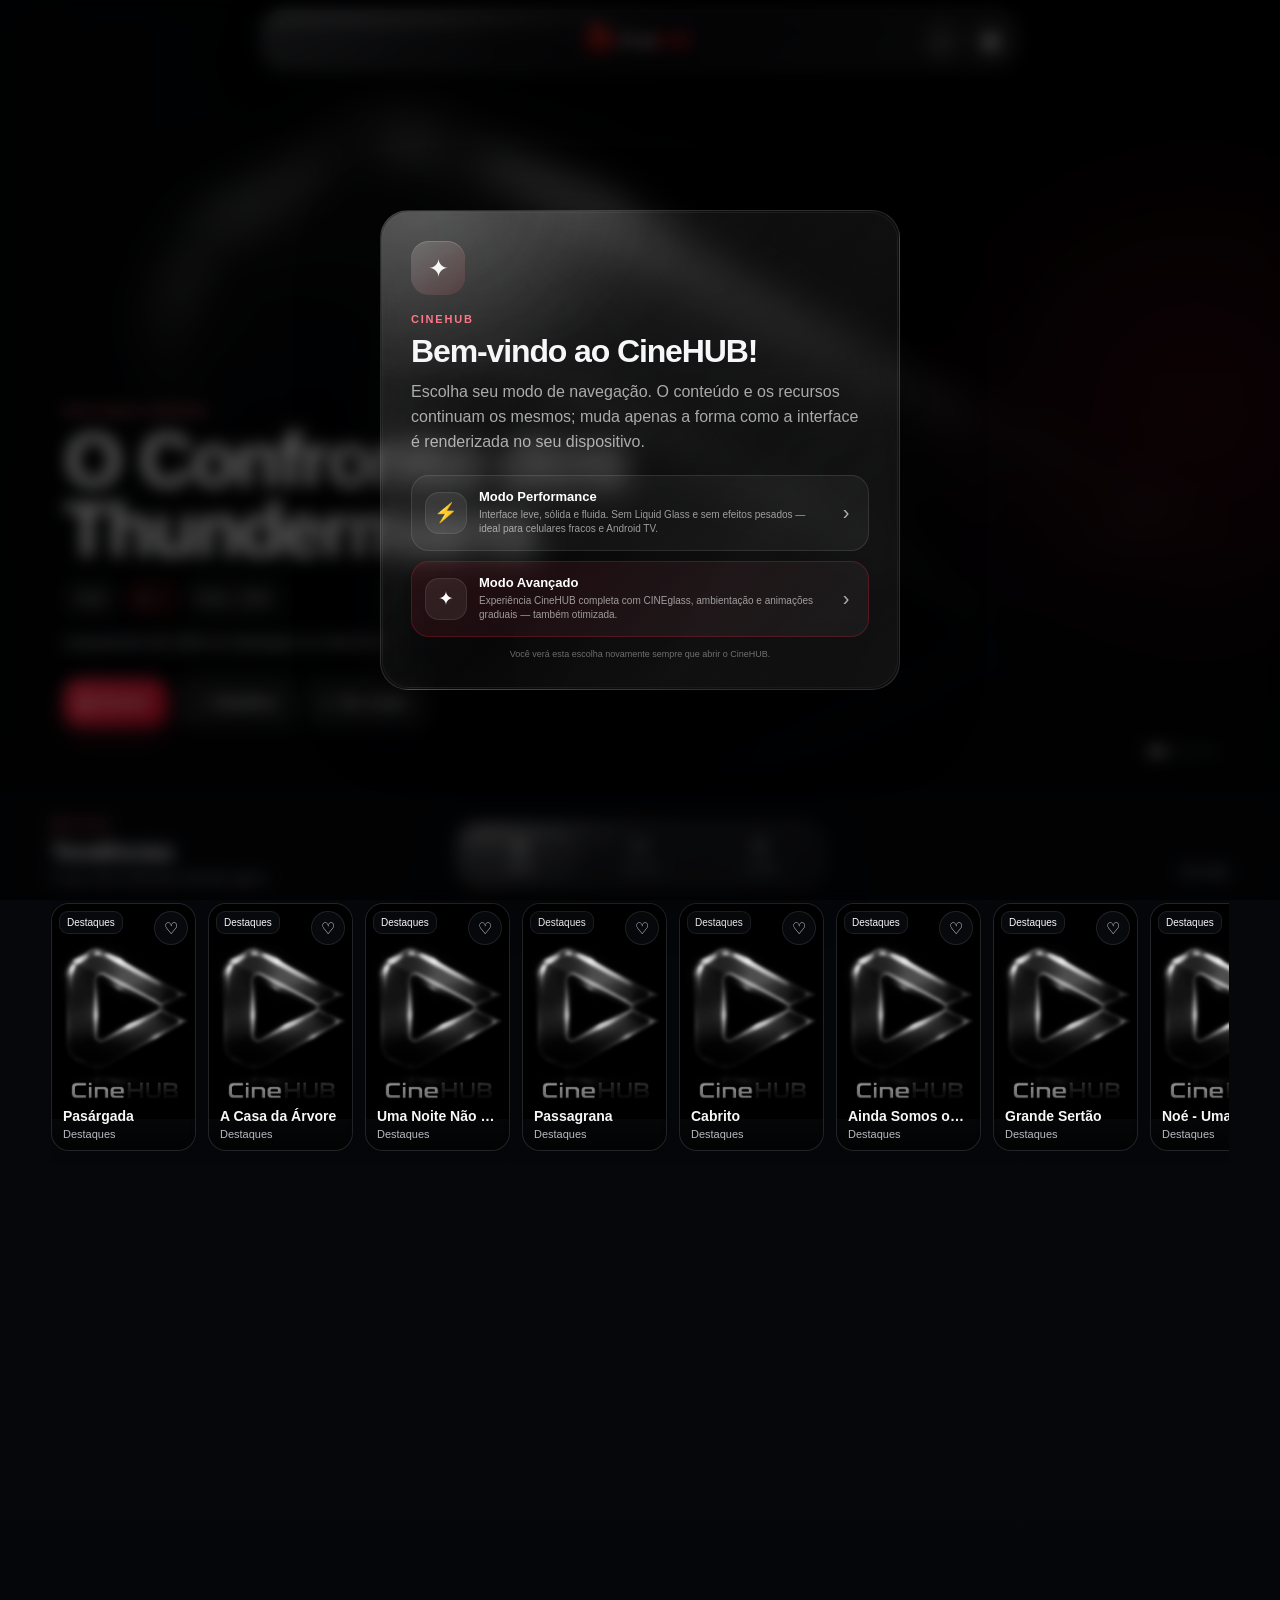
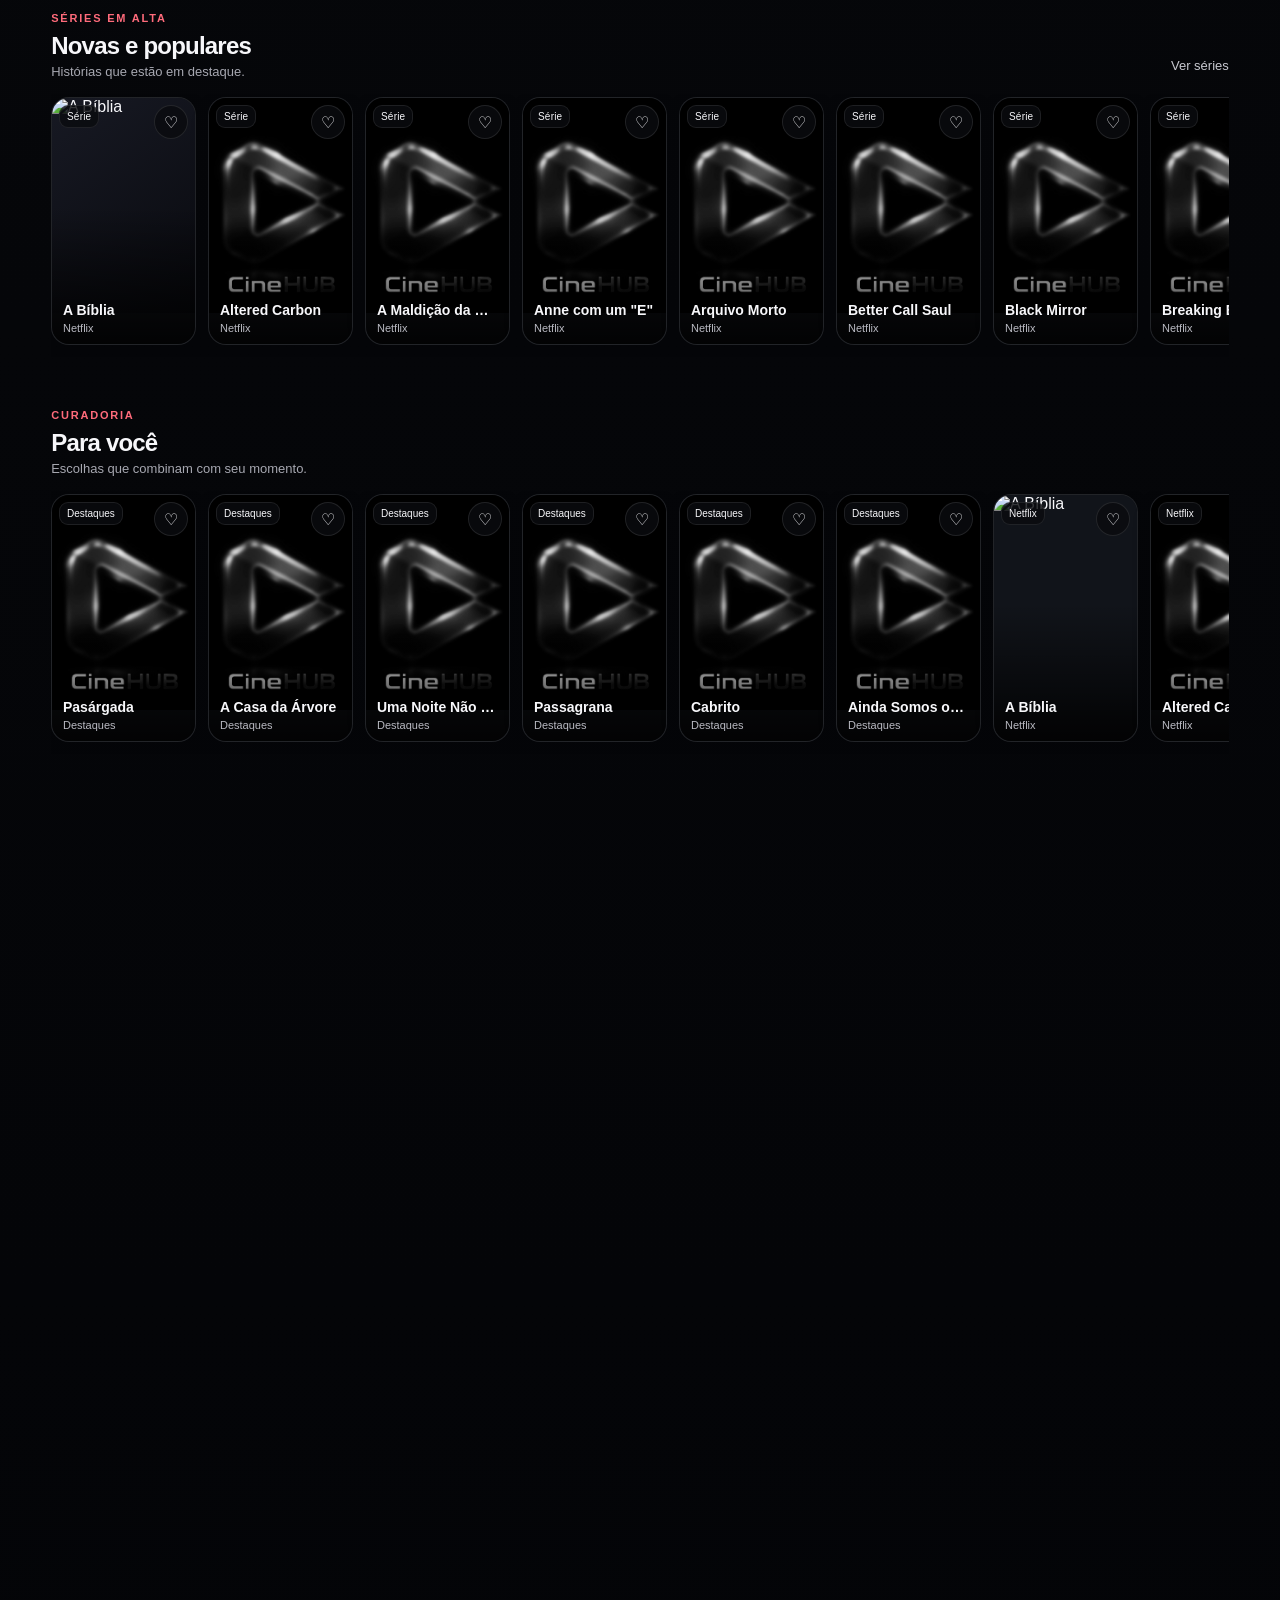
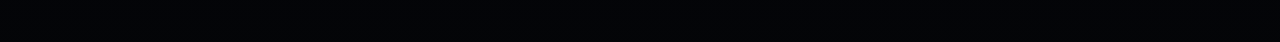
==== commit 6e13e648: "Wire opt-in telemetry in test branch" ====
--- a/index.html
+++ b/index.html
@@ -119,10 +119,10 @@
 </div></section>
 
 <div class="toast" id="toast"></div>
-<script src="dados/canais-m3u8.js"></script><script src="dados/conteudo/manifest.js"></script><script src="src/js/webdata.js"></script><script src="src/js/data-engine.js"></script><script src="src/js/integracoes.js"></script><script src="src/js/epg.js"></script><script src="src/js/performance.js" defer></script><script src="src/js/providers/megaembed.js"></script><script src="src/js/largecatalog.js"></script><script src="src/js/motion.js" defer></script>
+<script src="dados/canais-m3u8.js"></script><script src="dados/conteudo/manifest.js"></script><script src="src/js/webdata.js"></script><script src="src/js/telemetry.js"></script><script src="src/js/data-engine.js"></script><script src="src/js/integracoes.js"></script><script src="src/js/epg.js"></script><script src="src/js/performance.js" defer></script><script src="src/js/providers/megaembed.js"></script><script src="src/js/largecatalog.js"></script><script src="src/js/motion.js" defer></script>
 <script src="src/js/cinehub.js"></script>
 <script>if('serviceWorker'in navigator){window.addEventListener('load',()=>navigator.serviceWorker.register('service-worker.js').catch(()=>{}));}</script>
 <script src="src/js/ambient.js" defer></script>
 </body></html>
 
-<!-- CineHUB WEB standalone deployment source -->
+<!-- CineHUB WEB standalone production source -->
